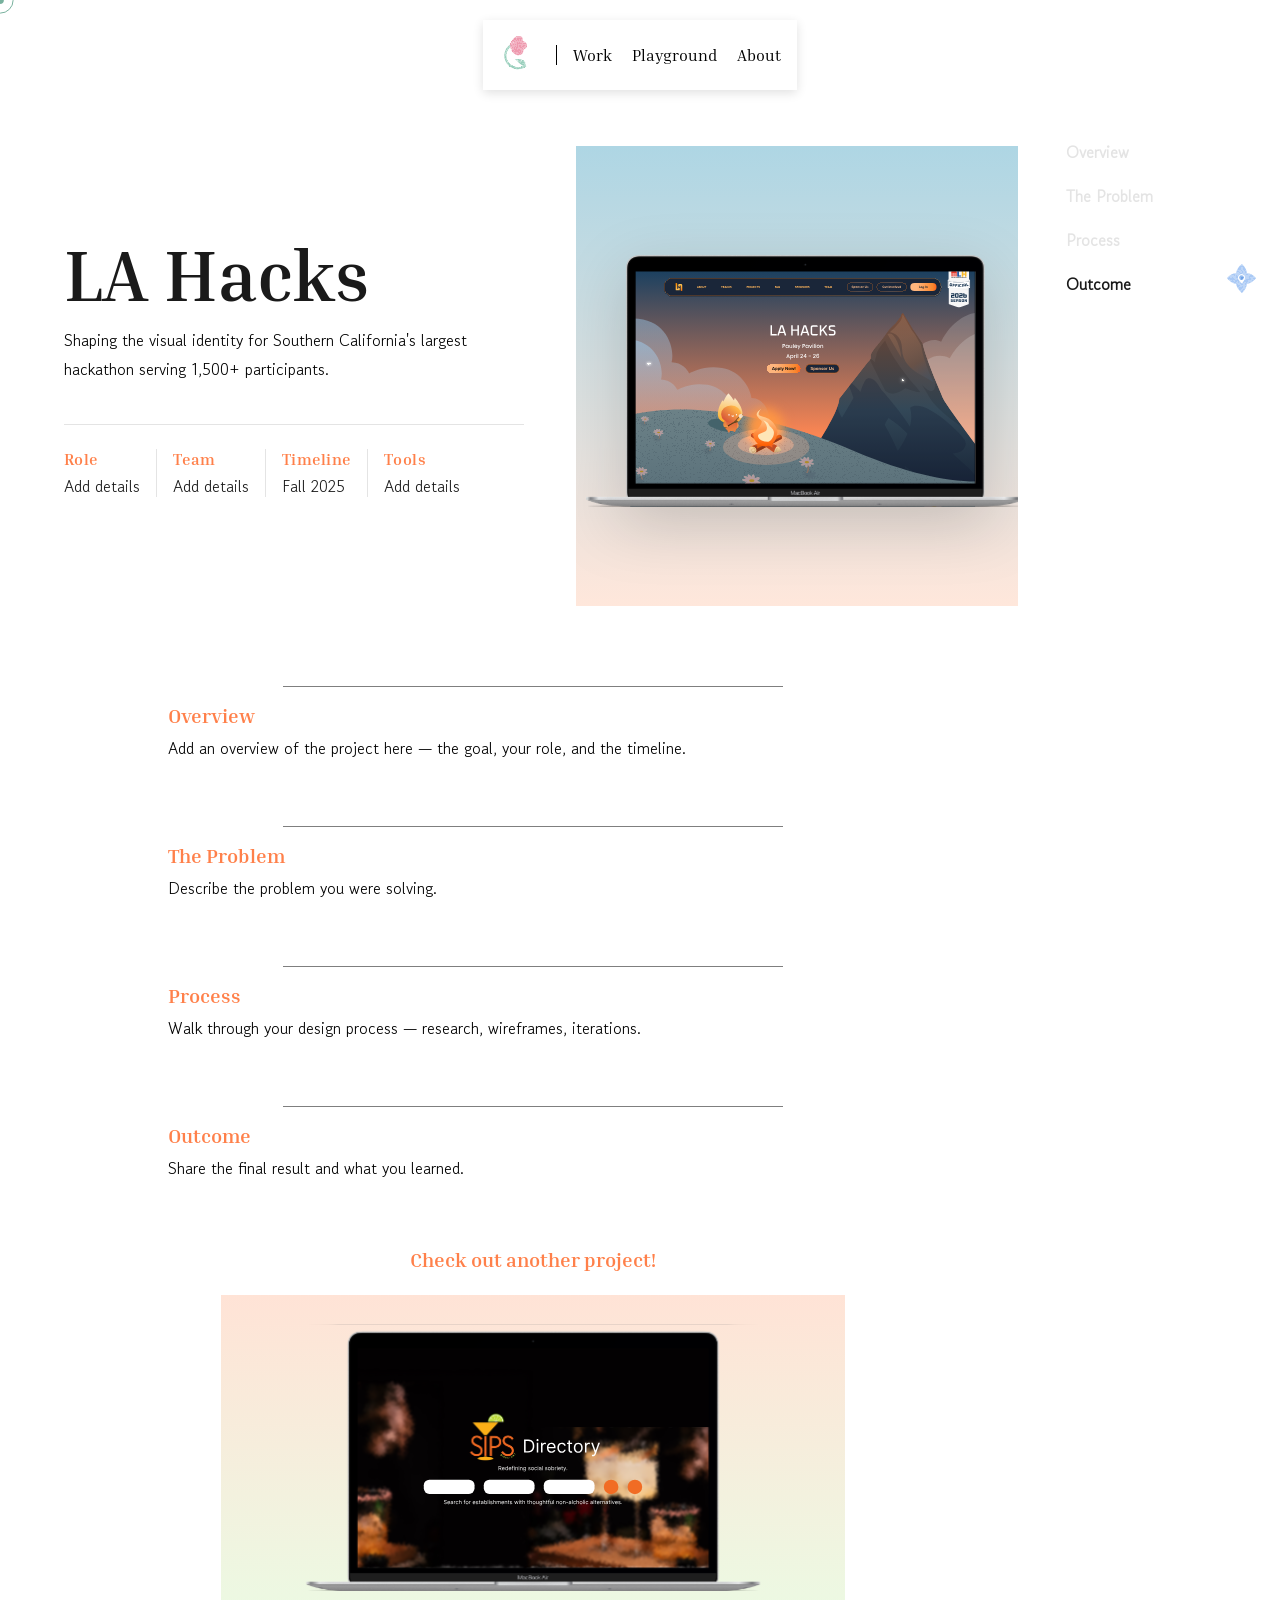
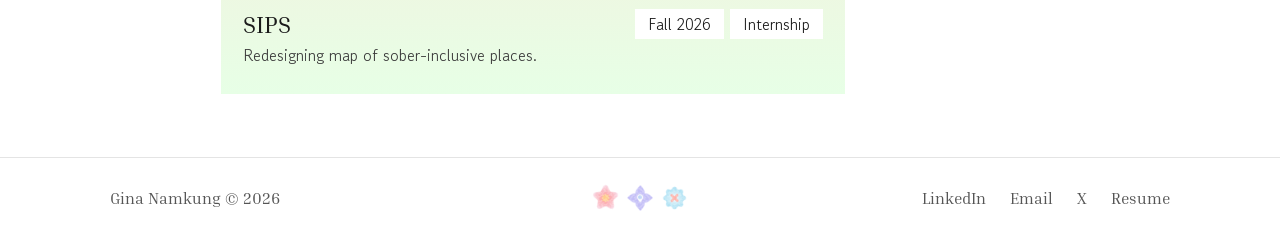
==== la-hacks.html @ 0a8a96a2 "Update portfolio: new about page, assets, and style tweaks" ====
<!DOCTYPE html>
<html lang="en">
<head>
  <meta charset="UTF-8">
  <meta name="viewport" content="width=device-width, initial-scale=1.0">
  <title>LA Hacks — Gina</title>
  <link rel="icon" type="image/svg+xml" href="assets/logo.svg">
  <link rel="preconnect" href="https://fonts.googleapis.com">
  <link rel="preconnect" href="https://fonts.gstatic.com" crossorigin>
  <link href="https://fonts.googleapis.com/css2?family=Dancing+Script:wght@600&family=Gowun+Dodum&family=Inria+Serif:ital,wght@0,300;0,400;0,700;1,300;1,400;1,700&display=swap" rel="stylesheet">
  <link rel="stylesheet" href="style.css">
</head>
<body>

  <div class="page-flash" id="pageFlash"></div>
  <script src="assets/page-flash.js"></script>

  <!-- ── NAV ── -->
  <nav class="nav">
    <div class="nav-inner">
      <a href="index.html" class="nav-logo">
        <img src="assets/logo.svg" alt="" class="nav-icon" aria-hidden="true" draggable="false">
      </a>
      <ul class="nav-links">
        <li><a href="index.html#work">Work</a></li>
        <li><a href="playground.html">Playground</a></li>
        <li><a href="about.html">About</a></li>
      </ul>
    </div>
  </nav>

  <!-- ── CASE STUDY HERO v2 ── -->
  <section class="cs2-hero">
    <div class="cs2-info" style="margin-top:-40px;">
      <h1 class="cs2-title">LA Hacks</h1>

      <p class="cs2-overview-body">Shaping the visual identity for Southern California's largest hackathon serving 1,500+ participants.</p>

      <dl class="cs2-meta">
        <div>
          <dt>Role</dt>
          <dd>Add details</dd>
        </div>
        <div>
          <dt>Team</dt>
          <dd>Add details</dd>
        </div>
        <div>
          <dt>Timeline</dt>
          <dd>Fall 2025</dd>
        </div>
        <div>
          <dt>Tools</dt>
          <dd>Add details</dd>
        </div>
      </dl>
    </div>

    <div class="cs2-visual" style="--cover-bg: linear-gradient(to bottom, #AED6E4, #FFE7DB);">
      <img src="assets/lahacks.svg" alt="LA Hacks mockup">
    </div>

    <nav class="cs2-toc" aria-label="Case study sections">
      <div class="cs2-toc-list" id="csToc">
        <span class="cs2-toc-indicator flower-pink" id="csTocIndicator"></span>
        <a href="#cs2-overview" data-target="cs2-overview">Overview</a>
        <a href="#cs2-problem" data-target="cs2-problem">The Problem</a>
        <a href="#cs2-process" data-target="cs2-process">Process</a>
        <a href="#cs2-outcome" data-target="cs2-outcome">Outcome</a>
      </div>
    </nav>
  </section>

  <!-- ── CASE STUDY CONTENT ── -->
  <section class="cs-content cs2-content">

    <div class="cs-section" id="cs2-overview">
      <hr class="cs2-title-rule">
      <h2>Overview</h2>
      <p class="cs-body">Add an overview of the project here — the goal, your role, and the timeline.</p>
    </div>

    <div class="cs-section" id="cs2-problem">
      <hr class="cs2-title-rule">
      <h2>The Problem</h2>
      <p class="cs-body">Describe the problem you were solving.</p>
    </div>

    <div class="cs-section" id="cs2-process">
      <hr class="cs2-title-rule">
      <h2>Process</h2>
      <p class="cs-body">Walk through your design process — research, wireframes, iterations.</p>
    </div>

    <div class="cs-section" id="cs2-outcome">
      <hr class="cs2-title-rule">
      <h2>Outcome</h2>
      <p class="cs-body">Share the final result and what you learned.</p>
    </div>

    <!-- ── Next project ── -->
    <div class="cs-section cs2-next-project">
      <h2 style="text-align:center; margin-top:64px;">Check out another project!</h2>
      <a class="card is-visible" href="sips.html" style="--card-bg: linear-gradient(to bottom, #FFE3D6, #E7FFE6); max-width:624px; margin:24px auto 0;">
        <div class="card-media">
          <img class="card-img" src="assets/SIPS.svg" alt="SIPS mockup">
        </div>
        <div class="card-body">
          <div class="card-title-row">
            <h2>SIPS</h2>
            <div class="tags">
              <span>Fall 2026</span>
              <span>Internship</span>
            </div>
          </div>
          <p>Redesigning map of sober-inclusive places.</p>
        </div>
      </a>
    </div>

  </section>

  <!-- ── FOOTER ── -->
  <footer class="footer" id="about">
    <hr class="footer-rule">
    <div class="wrap">
      <div class="footer-inner">
        <p class="footer-copy">Gina Namkung &copy; 2026</p>
        <img src="assets/3-flowers.png" class="footer-flowers" alt="" aria-hidden="true" draggable="false">
        <nav class="footer-links">
          <a href="https://linkedin.com/in/ginanamkung" target="_blank" rel="noopener">LinkedIn</a>
          <a href="mailto:dnamkung@ucsd.edu">Email</a>
          <a href="#">X</a>
          <a href="#">Resume</a>
        </nav>
      </div>
    </div>
  </footer>

  <script src="assets/smooth-scroll.js"></script>
  <script src="assets/click-flower.js"></script>

  <div class="custom-cursor-outer" id="cursorOuter"><span class="cursor-label">READ CASE STUDY →</span></div>
  <div class="custom-cursor-inner" id="cursorInner"></div>

  <script>
    const cursorOuter = document.getElementById('cursorOuter');
    const cursorInner = document.getElementById('cursorInner');

    document.addEventListener('mousemove', e => {
      cursorOuter.style.left = e.clientX + 'px';
      cursorOuter.style.top  = e.clientY + 'px';
      cursorInner.style.left = e.clientX + 'px';
      cursorInner.style.top  = e.clientY + 'px';
    });

    document.querySelectorAll('.card').forEach(card => {
      card.addEventListener('mouseenter', () => {
        cursorOuter.classList.add('is-card');
        cursorInner.classList.add('is-card');
      });
      card.addEventListener('mouseleave', () => {
        cursorOuter.classList.remove('is-card');
        cursorInner.classList.remove('is-card');
      });
    });
  </script>

  <script src="assets/cs-toc.js"></script>

</body>
</html>
---- style.css ----
/* ── Loading screen ── */
.loading-screen {
  position: fixed;
  inset: 0;
  z-index: 100000;
  display: flex;
  flex-direction: column;
  align-items: center;
  justify-content: center;
  background: #fff;
  will-change: opacity;
  transition: opacity 0.5s ease-out;
}

.loading-text {
  margin-top: 16px;
  font-family: var(--font);
  font-size: 16px;
  font-weight: 700;
  color: var(--muted);
}

.loading-screen.is-hidden {
  opacity: 0;
  pointer-events: none;
}

.loading-screen img {
  width: 140px;
  height: auto;
  animation: loading-spin 1.6s ease-in-out infinite;
}

@keyframes loading-spin {
  0%   { transform: rotate(0deg); }
  50%  { transform: rotate(180deg); }
  100% { transform: rotate(360deg); }
}

/* ── Page flash (non-homepage page transition) ── */
.page-flash {
  position: fixed;
  inset: 0;
  z-index: 100000;
  background: #fff;
  transition: opacity 0.5s ease-out;
}

.page-flash.is-hidden {
  opacity: 0;
  pointer-events: none;
}

/* ── Reset & base ── */
*, *::before, *::after {
  box-sizing: border-box;
  margin: 0;
  padding: 0;
  cursor: none !important;
}

img {
  -webkit-user-drag: none;
  user-select: none;
  -webkit-user-select: none;
  pointer-events: none;
}

:root {
  --font: 'Inria Serif', serif;
  --body-font: 'Gowun Dodum', sans-serif;
  --script: 'Dancing Script', cursive;
  --text: #1a1a1a;
  --muted: #555;
  --border: #e4e4e4;
  --max-w: 1180px;
  --px: clamp(20px, 5vw, 60px);
}


body {
  font-family: var(--font);
  color: var(--text);
  background: #fff;
  -webkit-font-smoothing: antialiased;
  cursor: none;
}

/* Decorative art (clouds, tulips, glow, curved-text SVGs) intentionally
   spills past the layout edges; on narrow screens that caused sideways
   scrolling. `clip` cuts it off without breaking the sticky nav (unlike
   `hidden`, which would turn the element into a scroll container). */
html { overflow-x: clip; }

/* Scroll-down hint pinned to the bottom-center of the viewport (not the
   .hero element itself) so it stays on screen regardless of how tall the
   hero's own content is or how short/tall the viewport is. */
.hero-scroll-hint {
  position: absolute;
  top: 78%;
  left: 50%;
  transform: translate(-50%, calc(-50% + 4px));
  margin: 0;
  font-size: 16px;
  font-weight: 700;
  color: #000;
  text-align: center;
  white-space: nowrap;
  z-index: 8;
  pointer-events: none;
}

/* Shared max-width wrapper */
.wrap {
  max-width: var(--max-w);
  margin-left: auto;
  margin-right: auto;
  padding-left: var(--px);
  padding-right: var(--px);
}

/* ── Local clock (homepage footer, replaces the copyright line) ── */
.local-clock {
  display: flex;
  align-items: center;
  gap: 6px;
}

.local-clock-pin {
  width: 14px;
  height: 14px;
  flex-shrink: 0;
}

.local-clock-time {
  font-variant-numeric: tabular-nums; /* keeps the ticking digits from jiggling */
}

/* ── NAV ── */
/* Always rendered as a centered floating pill — no scroll-triggered
   state change anymore. */
.nav {
  position: sticky;
  top: 0;
  z-index: 50;
  padding-top: 20px;
  /* .nav itself is a full-width strip (only the centered pill below is
     visible), but it sat above everything at z-index:50 with the default
     pointer-events:auto — so its invisible margins were still "solid" and
     swallowed hover/click on whatever scrolled underneath. That's what was
     blocking the custom cursor on the top portion of the first card row
     (Satori/QCSA) right as it scrolled up under the sticky nav. Make the
     strip click-through and only let the actual pill capture pointer
     events. */
  pointer-events: none;
}

.nav-inner {
  display: flex;
  align-items: center;
  justify-content: center;
  gap: 24px;
  max-width: fit-content;
  margin: 0 auto;
  padding: 16px;
  background: #fff;
  border-radius: 0;
  box-shadow: 0 3px 10px rgba(0, 0, 0, 0.12);
  pointer-events: auto;
}

.nav-logo {
  display: flex;
  align-items: center;
  gap: 6px;
  text-decoration: none;
  color: inherit;
}

.nav-icon {
  height: 37.8px;
  width: auto;
  overflow: visible;
}

.nav-brand {
  font-family: var(--script);
  font-size: 24px;
  font-weight: 600;
  line-height: 1;
}

.nav-links {
  list-style: none;
  display: flex;
  gap: 20px;
  border-left: 1px solid #000;
  padding-left: 16px;
}

.nav-links a {
  text-decoration: none;
  color: #000;
  font-size: 16px;
  font-weight: 400;
  transition: opacity 0.15s, color 0.35s ease;
}

.nav-links a:hover { opacity: 0.5; }

/* ── HERO ── */
.hero { overflow: visible; }

.hero-inner { padding-top: 64px; position: relative; }

/* pointer-events none: the curved text is DRAWN ~400px above this box via
   transforms, so the box itself is an invisible strip that hangs down over
   the top of the first card row (z-index 10) and was swallowing the
   custom "READ CASE STUDY" cursor hover there. Nothing in it is
   interactive, so let the mouse pass through. */
.hero-text { margin-top: 430px; position: relative; z-index: 10; pointer-events: none; }

.hero-cloud {
  position: absolute;
  width: clamp(153px, 20vw, 289px);
  height: auto;
  bottom: 0;
  z-index: 5;
  pointer-events: none;
}

.hero-cloud--left  { left: calc(50% - clamp(220px, 30vw, 390px)); }
.hero-cloud--right { right: calc(50% - clamp(220px, 30vw, 390px)); transform: scaleX(-1); }

.sr-only {
  position: absolute;
  width: 1px;
  height: 1px;
  overflow: hidden;
  clip: rect(0, 0, 0, 0);
  white-space: nowrap;
}

/* Name curves along the top of an 800px circle (radius 400).
   Width tracks the tagline at 600:810 ratio (74.07% of the container) so
   both texts shrink together — a fixed 600px stopped shrinking before the
   tagline did on tablets, drifting out of alignment. */
.hero-name-svg {
  display: block;
  width: min(600px, 74.07%);
  height: auto;
  overflow: visible;
  transform: translateY(-400px) rotate(-25deg);
  transform-origin: center center;
}

.hero-name-text {
  font-family: var(--script);
  font-size: clamp(48px, 5vw, 64px);
  font-weight: 600;
  fill: var(--text);
}

/* Tagline curves along the top of a 900px circle (radius 450) */
.hero-tagline-svg {
  display: block;
  width: 810px;
  max-width: 100%;
  height: auto;
  margin-top: -15px;
  overflow: visible;
  transform: translateY(-500px) rotate(-15deg);
  transform-origin: center center;
}

.hero-tagline-text {
  font-family: var(--font);
  font-size: 24px;
  font-weight: 400;
  fill: var(--text);
}

.tagline-accent {
  color: #78B19D;
}

.hero-art {
  position: relative;
  display: flex;
  justify-content: center;
  align-items: flex-end;
  margin-top: -692px;
  overflow: visible;
}

/* ── Layered globe illustration ── */
.hero-globe-wrap {
  position: relative;
  pointer-events: none;
  /* Single source of truth for responsive width. The tulip ring, tulip
     spokes, and npc orbit radius all derive from this so they scale in
     lockstep with the glow/globe (which are already %-of-width) at every
     viewport size, instead of drifting out of sync on tablet/phone. */
  --wrap-w: clamp(561.6px, 66.96vw, 820.8px);
  --ring-r: calc(var(--wrap-w) * 0.513156); /* 20% larger than the original 325px-at-760px ring */
  width: var(--wrap-w);
  height: clamp(345.6px, 41.04vw, 496.8px);
  overflow: visible;
}

/* clips only the globe layers, not the clouds */
.hero-globe-core {
  position: absolute;
  inset: 0;
  overflow: visible;
  clip-path: inset(-9999px -9999px 50% -9999px);
  /* How far the globe sits below the wrap box — proportional to the art's
     width (200px at the full 820.8px size) so the earth keeps its place in
     the composition at every viewport width instead of sinking. */
  --globe-drop: calc(var(--wrap-w) * 0.2437);
  transform: translateY(var(--globe-drop));
  animation: globe-rise-in 1s ease-out both;
}

.hero-glow {
  position: absolute;
  top: calc(25% + 25px);
  left: 50%;
  width: 131%;
  height: auto;
  transform: translate(-50%, -50%);
  z-index: 5;
  pointer-events: none;
}

.hero-globe {
  position: absolute;
  left: 50%;
  bottom: -30%;
  width: 78%;
  height: auto;
  transform: translateX(-50%);
  z-index: 6;
  pointer-events: none;
}

.hero-tulip-ring {
  position: absolute;
  left: 50%;
  /* Proportional offset (180px at full size) — see --globe-drop note. */
  bottom: calc(-28% - var(--wrap-w) * 0.2193);
  width: calc(var(--ring-r) * 2);
  height: calc(var(--ring-r) * 2);
  transform: translateX(-50%);
  transform-origin: center center;
  z-index: 4;
  pointer-events: none;
}

.hero-tulip-ring.is-bouncing {
  animation: tulip-ring-bounce 0.5s ease-out;
}

@keyframes tulip-ring-bounce {
  0%   { transform: translateX(-50%) translateY(0); }
  30%  { transform: translateX(-50%) translateY(-16px); }
  100% { transform: translateX(-50%) translateY(0); }
}

.hero-tulip {
  position: absolute;
  top: 50%;
  left: 50%;
  width: calc(var(--wrap-w) * 0.06737);
  height: auto;
  /* Rotated by its own position angle (not counter-rotated) so each
     flower stands upright relative to the circle, like spokes. */
  transform: translate(-50%, -100%) rotate(var(--ang)) translateY(calc(var(--ring-r) * -1));
}

.hero-cloud {
  position: absolute;
  width: clamp(145.8px, 17.28vw, 223.2px);
  height: auto;
  z-index: 4;
  opacity: 0.5;
  pointer-events: none;
}

/* NPC now lives inside .hero-tulip-ring, occupying the ring's top gap
   slot. It orbits with the ring (translateY to the same radius) and, with
   no counter-rotation applied, tilts along with the ring's spin just like
   the tulip "spokes" do. */
.hero-npc {
  position: absolute;
  top: 50%;
  left: 50%;
  width: clamp(19.98px, 2.385vw, 29.16px);
  height: auto;
  transform: translate(-50%, -100%) translateY(calc(var(--ring-r) * -1));
  z-index: 5;
  opacity: 0;
}

.hero-npc--1  { opacity: 1; }
.hero-npc--6  { width: clamp(24.84px, 2.988vw, 36.72px); }
.hero-npc--10 { width: clamp(52.38px, 6.273vw, 76.68px); }
.hero-npc--11 { width: clamp(52.38px, 6.273vw, 76.68px); }

.hero-cloud--left  { left: calc(-18% - 50px); top: calc(3% - 150px); animation: cloud-left-in 1.1s ease-out 0.05s both, cloud-float-left 30s ease-in-out 1.15s infinite; }
.hero-cloud--right { right: calc(-20% - 20px); top: calc(28% - 70px); animation: cloud-right-in 1.1s ease-out 0.05s both, cloud-float-right 30s ease-in-out 1.15s infinite; }

@keyframes globe-rise-in {
  /* 1.45 × drop → 290px at the desktop 200px drop, same as before. */
  from { opacity: 0; transform: translateY(calc(var(--globe-drop) * 1.45)); }
  to   { opacity: 1; transform: translateY(var(--globe-drop)); }
}

@keyframes cloud-left-in {
  from { opacity: 0; transform: translateX(-50vw); }
  to   { opacity: 1; transform: translateX(0); }
}

@keyframes cloud-right-in {
  from { opacity: 0; transform: scaleX(-1) translateX(-50vw); }
  to   { opacity: 1; transform: scaleX(-1) translateX(0); }
}

@keyframes cloud-float-left {
  0%   { transform: translateX(0); }
  50%  { transform: translateX(100px); }
  100% { transform: translateX(0); }
}

@keyframes cloud-float-right {
  0%   { transform: scaleX(-1) translateX(0); }
  50%  { transform: scaleX(-1) translateX(50px); }
  100% { transform: scaleX(-1) translateX(0); }
}

@keyframes pg-cloud-float {
  0%   { transform: translateX(-500px); }
  50%  { transform: translateX(0); }
  100% { transform: translateX(-500px); }
}

/* ── Layered hero tulip ── */
.hero-tulip-wrap {
  position: relative;
  width: clamp(180px, 22vw, 285px);
  height: clamp(285px, 36vw, 445px);
  flex-shrink: 0;
  z-index: 1;
  margin-left: clamp(-41px, calc(-6vw + 33px), -14px);
  margin-bottom: 2px;
}

.hero-tulip-leaves {
  position: absolute;
  bottom: 0;
  left: calc(50% - 25px);
  width: 48%;
  height: auto;
  transform: translateX(-50%);
  z-index: 4;
}

/* big flower: rests at -4deg, swings to -11deg (-4 + -7) */
.hero-tulip-big {
  position: absolute;
  top: calc(6% + 15px);
  left: calc(47% + 17px);
  width: 32%;
  height: auto;
  transform-origin: bottom center;
  z-index: 3;
  animation: tulip-sway-big 6s ease-in-out infinite;
}

/* small bud: rests at 3deg, swings to -2deg (3 + -5) */
.hero-tulip-small {
  position: absolute;
  top: calc(30% + 25px);
  left: calc(66% - 73px);
  width: 29%;
  height: auto;
  transform-origin: bottom center;
  z-index: 3;
  animation: tulip-sway-small 6s ease-in-out infinite;
}

/* translateX(-50%) keeps big flower centred on its left anchor through the rotation */
@keyframes tulip-sway-big {
  0%   { transform: translateX(-50%) rotate(-4deg)  }
  50%  { transform: translateX(-50%) rotate(-9deg) }
  100% { transform: translateX(-50%) rotate(-4deg)  }
}

@keyframes tulip-sway-small {
  0%   { transform: rotate(3deg)  }
  50%  { transform: rotate(-2deg) }
  100% { transform: rotate(3deg)  }
}

.hero-house {
  height: clamp(190px, 25vw, 300px);
  width: auto;
  flex-shrink: 0;
  margin-bottom: 12px;
}

/* ── Playground illustration ── */

.pg-plants {
  position: relative;
  display: flex;
  align-items: flex-end;
  height: 100%;
  flex: 1;
  margin-bottom: 20px;
  padding-left: 128px;
}

.pg-tulip-space {
  position: relative;
  width: 180px;
  height: 100%;
  flex-shrink: 0;
}

.pg-tulip-wrap {
  position: absolute;
  left: 0;
  bottom: 0;
  width: clamp(230px, 29vw, 360px);
  height: 100%;
  transform: scale(0.5);
  transform-origin: bottom left;
}

.pg-tulip-leaves {
  position: absolute;
  left: 50%;
  bottom: 0;
  width: 55.8%;
  height: auto;
  z-index: 1;
  transform: translateX(-50%);
}

.pg-tulip-big {
  position: absolute;
  left: calc(47% + 80px);
  bottom: calc(20% + 80px);
  width: 39.1%;
  height: auto;
  z-index: 3;
  transform-origin: 50% 100%;
  animation: big-tulip-sway 3.4s ease-in-out infinite alternate;
}

.pg-tulip-small {
  position: absolute;
  left: 66%;
  bottom: calc(12% + 160px);
  width: 38.64%;
  height: auto;
  z-index: 2;
  transform-origin: 50% 100%;
  animation: small-tulip-sway 2.8s ease-in-out infinite alternate;
  animation-delay: -1.2s;
}

.pg-house-space {
  flex-shrink: 0;
  transform: scale(1.547);
  transform-origin: bottom left;
  position: relative;
  z-index: 1;
}

.pg-npcs {
  display: flex;
  align-items: flex-end;
  gap: 6px;
  position: absolute;
  left: 478px; /* fallback only — JS measures the house's real position and overrides this */
  bottom: 20px;
  z-index: 2;
  transform: scaleX(-1);
  transition: transform 1.68s ease-in-out;
}

.pg-npcs.walking {
  /* --pg-walk is measured in JS from the npcs' actual distance to the house
     door, so the walk lands correctly at every layout/width. */
  transform: scaleX(-1) translateX(var(--pg-walk, clamp(60px, 14vw, 180px)));
}

.pg-npc {
  height: auto;
}

.pg-npc--1  { width: 14px; margin-right: 40px; }
.pg-npc--10 { width: 26px; }
.pg-npc--11 { width: 26px; }

/* hop in place while .pg-npcs slides left, staggered so they don't bounce in unison */
.pg-npcs.walking .pg-npc--10 { animation: pg-npc-hop 1.68s ease-in-out; }
.pg-npcs.walking .pg-npc--11 { animation: pg-npc-hop 1.68s ease-in-out 0.084s; }
.pg-npcs.walking .pg-npc--1  { animation: pg-npc-hop 1.68s ease-in-out 0.168s; }

@keyframes pg-npc-hop {
  0%, 100%                    { transform: translateY(0); }
  12.5%, 37.5%, 62.5%, 87.5%  { transform: translateY(-7px); }
  25%, 50%, 75%                { transform: translateY(0); }
}

.pg-house {
  position: relative;
  width: clamp(105px, 13.5vw, 170px);
  height: auto;
  display: block;
  z-index: 2;
}

@keyframes big-tulip-sway {
  0%   { transform: translateX(-50%) rotate(-5deg); }
  100% { transform: translateX(-50%) rotate(5deg); }
}

@keyframes small-tulip-sway {
  0%   { transform: translateX(-50%) rotate(6deg); }
  100% { transform: translateX(-50%) rotate(-6deg); }
}

/* ── WORK ── */
.work { padding: 32px 0 0; }

.work-grid {
  display: grid;
  grid-template-columns: 1fr 1fr;
  gap: 64px;
  padding: 0 64px;
}

.card {
  display: block;
  background: var(--card-bg, #f0f0f0);
  overflow: hidden;
  text-decoration: none;
  color: inherit;
  opacity: 0;
  transform: translateY(48px);
  transition: opacity 0.7s ease, transform 0.7s ease;
  /* Pre-promote to a compositor layer so the first reveal doesn't stutter
     while the browser rasterizes the big card images mid-animation. */
  will-change: opacity, transform;
}

.card.is-visible {
  opacity: 1;
  transform: translateY(0);
}


/* ── Cursor ── */
.custom-cursor-outer {
  position: fixed;
  top: 0;
  left: 0;
  pointer-events: none;
  transform: translate(-50%, -50%);
  user-select: none;
  z-index: 9999;
  width: 26.79px;
  height: 26.79px;
  border-radius: 50%;
  border: 1.5px solid #78B19D;
  background: transparent;
  box-sizing: border-box;
  overflow: hidden;
  display: flex;
  align-items: center;
  justify-content: center;
  transition: width 0.35s ease, height 0.35s ease, border-radius 0.35s ease, border-color 0.35s ease, background 0.35s ease, transform 0.35s ease, left 0.15s ease-out, top 0.15s ease-out;
}

.custom-cursor-inner {
  position: fixed;
  top: 0;
  left: 0;
  pointer-events: none;
  transform: translate(-50%, -50%);
  user-select: none;
  z-index: 9999;
  width: 8.24px;
  height: 8.24px;
  border-radius: 50%;
  background: #78B19D;
  transition: opacity 0.2s ease, left 0.05s ease-out, top 0.05s ease-out;
}

.cursor-label {
  font-family: var(--font);
  font-size: 12px;
  font-weight: 700;
  letter-spacing: -0.02em;
  color: #fff;
  white-space: nowrap;
  opacity: 0;
  transform: translateX(-8px);
  transition: opacity 0.25s ease, transform 0.35s ease;
}

.custom-cursor-outer.is-card {
  width: 132px;
  height: 32px;
  border-radius: 0;
  border-color: transparent;
  background: #78B19D;
  transform: translate(0, -50%);
}

.custom-cursor-outer.is-card .cursor-label {
  opacity: 1;
  transform: translateX(0);
}

.custom-cursor-inner.is-card {
  opacity: 0;
}


/* Small flower mark that appears at each click, matching the custom
   cursor's inner dot size, and fades out after lingering 1.5s. */
.click-flower {
  position: fixed;
  top: 0;
  left: 0;
  width: 34.61px;
  height: 34.61px;
  transform: translate(-50%, -50%);
  pointer-events: none;
  z-index: 9998;
  opacity: 1;
  transition: opacity 0.45s ease, transform 0.45s ease;
}

.click-flower.is-fading {
  opacity: 0;
  transform: translate(-50%, -50%) translateY(-28px);
}


.card-media {
  /* Was a fixed 296px height (with 14px gap / 24px 28px padding). Fixed
     values meant only width-bound images (laptops) shrank on narrow
     screens while height-bound ones (phones) never did, and the leftover
     vertical space ballooned. Everything is proportional to the card's
     624px design width now, so all mockups + spacing scale in lockstep. */
  aspect-ratio: 624 / 296;
  display: flex;
  align-items: flex-end;
  justify-content: center;
  gap: 2.244%;
  padding: 3.846% 4.487% 0;
  overflow: hidden;
}

.card-img {
  display: block;
  max-width: 100%;
  max-height: 100%;
  object-fit: contain;
}

.card-media--empty {
  align-items: center;
}

.placeholder-label {
  font-size: 13px;
  color: rgba(0, 0, 0, 0.35);
  letter-spacing: 0.02em;
}

.card-body {
  padding: 18px 22px 26px;
  display: flex;
  flex-direction: column;
  gap: 4px;
}

.card-body h2 {
  font-size: 24px;
  font-weight: 400;
  margin-bottom: 0;
}

.card-title-row {
  display: flex;
  align-items: center;
  justify-content: space-between;
  gap: 12px;
}

.tags {
  display: flex;
  flex-wrap: wrap;
  justify-content: flex-end;
  gap: 6px;
}

.tags span {
  display: inline-block;
  padding: 3px 13px;
  border-radius: 0;
  font-family: var(--body-font);
  font-size: 16px;
  background: #fff;
  white-space: nowrap;
}

.card-body p {
  font-family: var(--body-font);
  font-size: 16px;
  line-height: 1.55;
  color: #3a3a3a;
}

/* ── PLAYGROUND ── */
.pg-section { padding: 64px 64px 64px; }

.pg-box {
  position: relative;
  display: flex;
  align-items: flex-end;
  justify-content: space-between;
  background: linear-gradient(to bottom, #DEF0FF 70%, #BCE4DD 100%);
  overflow: hidden;
  height: 340px;
  text-decoration: none;
  color: inherit;
  -webkit-tap-highlight-color: transparent;
}

.pg-fence {
  position: absolute;
  left: 0;
  right: 0;
  bottom: 30px;
  height: 38.4px;
  background-image: url('assets/fence.png');
  background-repeat: repeat-x;
  background-position: bottom left;
  background-size: auto 38.4px;
  z-index: 0;
  pointer-events: none;
}

.pg-cloud {
  position: absolute;
  width: clamp(70px, 9vw, 120px);
  height: auto;
  top: 58px;
  z-index: 0; /* behind the tulip/house, which sit later in the DOM at the same stack level */
  opacity: 0.7;
  animation: pg-cloud-float 120s ease-in-out infinite;
  pointer-events: none;
}

.pg-cloud--1 { right: 48px; }
.pg-cloud--2 { top: 108px; right: 168px; width: clamp(54px, 7vw, 92px); }

.pg-plants {
  display: flex;
  align-items: flex-end;
  flex-shrink: 0;
  /* negative margin pulls plants left so they sit flush */
  margin-left: -10px;
}

.pg-plants img {
  flex-shrink: 0;
  /* space the tulips slightly apart */
  margin-right: -12px;
}

.pg-label {
  position: absolute;
  top: 28px;
  left: 52px;
  text-align: left;
  flex-shrink: 0;
}

.pg-title {
  font-size: 24px;
  font-weight: 400;
  letter-spacing: 0.01em;
  color: var(--text);
}

.pg-sub {
  font-size: 16px;
  color: #4a5a5c;
  margin-top: 4px;
}

/* ── PLAYGROUND PAGE ── */
.pgpage-hero { padding: 64px 64px 64px; }

.pgpage-title {
  font-family: var(--script);
  font-size: 16px;
  font-weight: 700;
  color: var(--text);
}

.pgpage-tagline {
  font-size: 12px;
  line-height: 1.6;
  color: var(--muted);
  margin-top: 10px;
  max-width: 520px;
}

.pgpage-empty {
  padding: 0 64px 64px;
  font-size: 12px;
  color: var(--muted);
}

/* ── CASE STUDY PAGE ── */
.cs-hero { padding: 64px 64px 0; }

.cs-back {
  display: inline-block;
  font-size: 14px;
  color: var(--muted);
  text-decoration: none;
  margin-bottom: 24px;
  transition: opacity 0.15s;
}

.cs-back:hover { opacity: 0.55; }

.cs-title {
  font-family: var(--font);
  font-size: 24px;
  font-weight: 800;
  color: var(--text);
  margin-bottom: 0;
}

.cs-tags {
  display: flex;
  flex-wrap: wrap;
  align-items: center;
  gap: 0;
  margin: 0;
}

.cs-tags span {
  display: inline-block;
  padding: 0;
  border-radius: 0;
  background: none;
  font-size: 12px;
  letter-spacing: 0.03em;
  text-transform: uppercase;
  color: var(--muted);
}

.cs-tags span:not(:last-child)::after {
  content: '•';
  margin: 0 10px;
  color: var(--border);
}

.cs-summary {
  font-size: 12px;
  line-height: 1.6;
  color: var(--muted);
  max-width: 640px;
}

.cs-cover {
  display: flex;
  align-items: flex-end;
  justify-content: center;
  gap: 8px;
  height: 380px;
  margin: 0;
  padding: 16px 64px;
  background: var(--cover-bg, none);
}

.cs-cover img {
  max-width: 100%;
  max-height: 100%;
  object-fit: contain;
}

/* ZenOut mockups (Zenout.svg / Zenout 2.svg) sit inside a canvas with empty
   margin above AND below the phone artwork. Measured by rasterizing both
   SVGs and scanning for the first/last non-blank pixel row: ~2.6-2.8% of
   the canvas height is empty above the phone, ~7.3-7.5% below it. Translate
   up by the top-margin fraction first (flush the artwork to the top), then
   scale so the artwork's height fills the box exactly (flush to the bottom
   too) — without touching the SVGs' internal artwork. */
.phone-zoom {
  transform-origin: top center;
  transform: scale(1.113) translateY(-2.7%);
}

/* meta row: Timeline / Role / Tools / Team */
.cs-meta {
  display: grid;
  grid-template-columns: repeat(4, 1fr);
  gap: 24px;
  max-width: 800px;
  margin: 28px 0 0;
  padding: 24px 0;
  border-top: 1px solid var(--border);
}

.cs-meta dt {
  font-size: 11px;
  letter-spacing: 0.05em;
  text-transform: uppercase;
  color: var(--muted);
  margin-bottom: 6px;
}

.cs-meta dd {
  font-size: 14px;
  color: var(--text);
  margin: 0;
  line-height: 1.4;
}

.cs-content { padding: 64px 128px 64px; }

.cs-content > *:first-child { margin-top: 0; }
.cs-content > *:last-child { margin-bottom: 0; }

.cs-block { max-width: 720px; margin-bottom: 64px; }

.cs-block h2 {
  font-size: 16px;
  font-weight: 700;
  margin-bottom: 12px;
}

.cs-placeholder {
  font-size: 12px;
  line-height: 1.7;
  color: var(--muted);
}

/* generic content section */
.cs-section { max-width: 800px; margin: 64px 0; }
.cs-section-wide { max-width: none; margin: 64px 0; }

.cs-section h2,
.cs-section-wide h2 {
  font-size: 16px;
  font-weight: 700;
  margin-bottom: 14px;
}

.cs-body {
  font-size: 12px;
  line-height: 1.7;
  color: var(--muted);
  margin-bottom: 10px;
  max-width: 700px;
}

.cs-subhead {
  font-size: 16px;
  font-weight: 700;
  color: var(--text);
  margin: 26px 0 8px;
}

.cs-bullets {
  margin: 8px 0 0;
  padding-left: 18px;
}

.cs-bullets li {
  font-size: 15px;
  line-height: 1.7;
  color: var(--muted);
  margin-bottom: 6px;
}

/* two/three column card grids: problem cards, interview themes */
.cs-card-grid {
  display: grid;
  grid-template-columns: 1fr 1fr;
  gap: 16px;
  margin-top: 20px;
}

.cs-card-grid--3 { grid-template-columns: 1fr 1fr 1fr; }

.cs-card {
  background: var(--cs-card-bg, #f4f4f4);
  border-radius: 10px;
  padding: 20px 22px;
}

/* smaller rectangle — tighter padding than the default card */
.cs-card--compact {
  padding: 14px 16px;
  display: flex;
  flex-direction: column;
  justify-content: center;
  height: 100%;
}

.cs-card h3 {
  font-size: 15px;
  font-weight: 700;
  margin-bottom: 6px;
}

.cs-card p {
  font-size: 14px;
  line-height: 1.6;
  color: var(--muted);
  margin: 0;
}

/* card variant with an icon to the left of the heading/body text */
.cs-card--icon {
  display: flex;
  align-items: center;
  gap: 16px;
}

.cs-card--icon .cs-card-icon {
  flex-shrink: 0;
  width: 48px;
  height: auto;
}

/* decorative graphic centered at the bottom of a card, underneath its text */
.cs-card-graphic {
  display: block;
  width: 91%;
  max-width: 286px;
  height: auto;
  margin: 18px auto 0;
}

/* pulled up closer to the text above it (less top margin than the default) */
.cs-card-graphic--raised {
  margin-top: 20px;
}

.cs-card-graphic--shift-up {
  margin-top: 0;
}

/* placeholder box for graphics not yet supplied (mockups, logos, photos) */
.cs-visual {
  display: flex;
  align-items: center;
  justify-content: center;
  background: #fafafa;
  border: 1px dashed var(--border);
  border-radius: 10px;
  color: var(--muted);
  font-size: 13px;
  text-align: center;
  padding: 24px;
  min-height: 220px;
  margin-top: 18px;
}

.cs-flow-diagram {
  max-width: 60%;
  margin: 32px auto 0;
}

.cs-flow-diagram img {
  display: block;
  width: 100%;
  height: auto;
}

.cs-img {
  display: block;
  height: auto;
  margin-top: 18px;
}

.cs-img--left {
  margin-right: auto;
}

.cs-visual-row {
  display: flex;
  gap: 16px;
  margin-top: 18px;
}

.cs-visual-row .cs-visual { flex: 1; margin-top: 0; }

/* dark panels: logo usage, color palette, typography */
.cs-dark-card {
  background: #1a1a1a;
  color: #fff;
  border-radius: 10px;
  padding: 32px;
  margin-top: 20px;
}

.cs-dark-card h3 {
  font-size: 26px;
  font-weight: 700;
  margin-bottom: 4px;
  line-height: 1.15;
}

.cs-dark-sub {
  font-size: 13px;
  color: #999;
  margin-bottom: 22px;
}

/* color swatches */
.cs-swatch-grid {
  display: grid;
  grid-template-columns: repeat(4, 1fr);
  gap: 16px;
}

.cs-swatch {
  border-radius: 6px;
  height: 80px;
  margin-bottom: 10px;
}

.cs-swatch-label {
  font-size: 11px;
  letter-spacing: 0.03em;
  text-transform: uppercase;
  display: block;
}

.cs-swatch-hex {
  font-size: 12px;
  color: #999;
  display: block;
}

/* flow diagram */
.cs-flow {
  display: flex;
  gap: 36px;
  margin-top: 20px;
  flex-wrap: wrap;
}

.cs-flow-col {
  display: flex;
  flex-direction: column;
  align-items: center;
  gap: 6px;
}

.cs-flow-box {
  border: 1px solid var(--border);
  border-radius: 6px;
  padding: 10px 18px;
  font-size: 13px;
  text-align: center;
  min-width: 130px;
  background: #fff;
}

.cs-flow-arrow {
  font-size: 14px;
  color: var(--muted);
}

/* takeaways */
.cs-takeaways {
  display: flex;
  flex-direction: column;
  gap: 22px;
  margin-top: 18px;
}

.cs-takeaway {
  display: flex;
  gap: 14px;
  align-items: flex-start;
}

.cs-takeaway-icon {
  width: 16px;
  height: 16px;
  border-radius: 50%;
  border: 1.5px solid var(--text);
  flex-shrink: 0;
  margin-top: 4px;
}

.cs2-content .cs-takeaways {
  gap: 24px;
}

/* Satori takeaways sit in light-orange rectangles (sharp corners). */
.cs2-content .cs-takeaway {
  background: #FFEFE8;
  border-radius: 0;
  padding: 24px 28px;
  /* Icons vertically centered against the text block, 16px from the text. */
  align-items: center;
  gap: 16px;
}

/* Takeaway titles at the same size as the page's subheaders. */
.cs2-content .cs-takeaway h3 {
  font-size: 28px;
  margin-bottom: 8px;
}

/* Satori takeaways use illustrated SVG icons instead of the circles. */
.cs2-takeaway-img {
  /* Double the arcade-icon box. */
  width: 68px;
  height: 82px;
  object-fit: contain;
  flex-shrink: 0;
  margin-top: 0;
}

/* Rocket reads visually larger than the others — scale it down 20%
   without changing its layout box, so the text stays aligned. */
.cs2-takeaway-img[src*="rocketship"] {
  transform: scale(0.8);
}

.cs-takeaway h3 {
  font-size: 15px;
  font-weight: 700;
  margin-bottom: 4px;
}

.cs-takeaway p {
  font-size: 14px;
  line-height: 1.6;
  color: var(--muted);
  margin: 0;
}

/* cta button (e.g. "Check out our slide deck!") */
.cs-cta {
  display: block;
  text-align: center;
  background: var(--cs-cta-bg, #f4d9d9);
  color: var(--text);
  text-decoration: none;
  font-size: 15px;
  font-weight: 700;
  border-radius: 8px;
  padding: 16px;
  margin-top: 32px;
  transition: opacity 0.15s;
}

.cs-cta:hover { opacity: 0.8; }

/* photo grid */
.cs-photo-grid {
  display: grid;
  grid-template-columns: 1fr 1fr;
  gap: 12px;
  margin-top: 16px;
}

.cs-photo-grid img {
  width: 100%;
  border-radius: 8px;
  display: block;
}

.cs-photo-wide { grid-column: 1 / -1; }

/* ── CASE STUDY HERO v2 (Satori only — do not reuse on other case studies yet) ── */
.cs2-hero {
  display: flex;
  /* Center the title/overview/meta block vertically against the phone
     mockups on the right (was flex-start, which pinned it to the top). */
  align-items: center;
  gap: 32px;
  /* Right padding reserves space for the fixed ToC (150px) + its gap (48px)
     + its own 64px edge offset, so cs2-visual never grows under it. */
  padding: 56px 262px 0 64px;
}

.cs2-info {
  flex: 1 1 420px;
  max-width: 480px;
  padding-top: 24px;
  margin-top: -24px;
}

.cs2-title {
  font-family: var(--font);
  font-style: normal;
  font-size: clamp(48px, 6vw, 72px);
  font-weight: 600;
  line-height: 1;
  color: var(--text);
  margin-bottom: 16px;
}

.cs2-overview-body {
  font-size: 16px; /* match homepage card body text */
  line-height: 1.8;
  color: #000;
  margin-bottom: 40px;
  max-width: 420px;
}

.cs2-meta {
  display: grid;
  /* Columns size to their content, so the divider lines sit closer to
     short entries and give longer ones room. */
  grid-template-columns: repeat(4, auto);
  justify-content: start;
  gap: 0;
  max-width: 460px;
  padding-top: 24px;
  border-top: 1px solid var(--border);
}

.cs2-meta div {
  padding: 0 16px;
  border-left: 1px solid var(--border);
}

.cs2-meta div:first-child {
  padding-left: 0;
  border-left: none;
}

.cs2-meta dt {
  font-size: 16px;
  font-weight: 700;
  letter-spacing: 0.03em;
  color: #FF804A;
  margin-bottom: 6px;
}

.cs2-meta dd {
  font-size: 16px;
  font-weight: 400;
  color: var(--text);
  margin: 0;
  line-height: 1.4;
}

.cs2-visual {
  flex: 1 1 380px;
  /* Flex items default to a min-width based on their content's natural size,
     which stops this box from shrinking past the phones' natural width as
     the viewport narrows — overflowing the hero's right padding and
     crowding the fixed ToC. min-width:0 lets it shrink freely so the phones
     (sized as % of this box below) scale down with it. */
  min-width: 0;
  position: relative;
  display: flex;
  align-items: center;
  justify-content: center;
  gap: 10px;
  height: 460px;
  border-radius: 0;
  background: var(--cover-bg, none);
  overflow: hidden;
}

.cs2-visual-line {
  position: absolute;
  left: 0;
  width: 100%;
  height: auto;
  top: 50%;
  transform: translateY(-50%);
  z-index: 1;
  pointer-events: none;
}

.cs2-visual img:not(.cs2-visual-line) {
  max-width: 100%;
  max-height: 84%;
  /* Floor at the phones' natural full-width size (84% of this box's 460px
     height, at their 1103:2269 ratio) so they stop shrinking once the
     tablet-width squeeze hits this point — the box just crops around them
     instead of shrinking the phones further. */
  min-width: 188px;
  object-fit: contain;
  filter: drop-shadow(0 18px 30px rgba(0,0,0,0.16));
  position: relative;
  z-index: 2;
}

.cs2-toc {
  position: fixed;
  top: 140px;
  right: 64px;
  width: 150px;
  z-index: 10;
}

.cs2-toc-list {
  position: relative;
  display: flex;
  flex-direction: column;
  gap: 20px;
}

.cs2-toc a {
  display: block;
  text-decoration: none;
  font-size: 16px;
  font-weight: 700;
  color: var(--border);
  transition: color 0.2s;
}

.cs2-toc a.is-active {
  color: var(--text);
}

.cs2-toc-indicator {
  position: absolute;
  right: -44px;
  top: -10px;
  width: 36px;
  height: 36px;
  background-size: contain;
  background-repeat: no-repeat;
  background-position: center;
  opacity: 0;
  transition: opacity 0.2s;
}

.cs2-toc-indicator.flower-pink   { background-image: url('assets/pinkflower.svg'); }
.cs2-toc-indicator.flower-blue   { background-image: url('assets/blueflower.svg'); }
.cs2-toc-indicator.flower-purple { background-image: url('assets/purpleflower.svg'); }

/* Blue and purple flowers sit 20% smaller than pink (36px -> 28.8px), with
   right/top recalculated so all three stay centered on the same point as
   they cycle, instead of visibly jumping when the size changes. */
.cs2-toc-indicator.flower-blue,
.cs2-toc-indicator.flower-purple {
  width: 28.8px;
  height: 28.8px;
  right: -40px;
  top: -8px;
}

/* QCSA page: accent color is bright purple instead of the Satori orange. */
.cs2-content.cs-qcsa .cs-section h2,
.cs2-content.cs-qcsa .cs-section-wide h2,
.cs2-hero.cs-qcsa .cs2-meta dt {
  color: #A855F7;
}

/* Larger section titles use the Satori orange accent — scoped to Satori only. */
.cs2-info .cs-subhead,
.cs2-content .cs-section h2,
.cs2-content .cs-section-wide h2 {
  color: #FF804A;
  font-weight: 700;
}

/* Green section titles sit 8px above whatever follows (body text or a
   subhead), tighter than the shared 14px default. */
.cs2-content .cs-section h2,
.cs2-content .cs-section-wide h2 {
  font-size: 20px;
  margin-bottom: 8px;
}

/* "Check out another project!" card: the card's own title must not pick up
   the orange section-h2 styling above. Restore the homepage card look. */
.cs2-next-project .card h2 {
  color: var(--text);
  font-size: 24px;
  font-weight: 400;
  margin-bottom: 0;
}

/* Centered divider line shown before each green section title. */
.cs2-title-rule {
  width: 500px;
  height: 0;
  margin: 16px auto;
  border: none;
  border-top: 0.5px solid rgba(0, 0, 0, 0.5);
}

.cs2-content .cs-bullets li {
  font-size: 16px; /* match homepage card body text */
}

/* When a subhead is the first thing under a section title (no body text in
   between), pin the gap to 16px — without this, the subhead's own 26px top
   margin would collapse-win against the title's 8px bottom margin and the
   gap would look like ~26px instead of the intended 16px. */
.cs2-content h2 + .cs-subhead {
  margin-top: 0;
}

/* Subheads under each section title (e.g. "Rapid-Fire Discovery" under
   "Research") — bigger and black, distinct from the green section titles,
   with 4px before the body text that follows. */
.cs2-content .cs-subhead {
  font-size: 28px;
  color: var(--text);
  margin-bottom: 16px;
}

/* Body content (Context, Problem, Takeaways, Results, etc.) should span the
   full width up to the table of contents, matching .cs-section-wide. */
.cs2-content .cs-section {
  max-width: none;
}

/* Reserve space on the right so text/images stop 32px short of the fixed
   ToC (right:64px + width:150px = 214px from the edge, +32px gap = 246px). */
.cs-content.cs2-content {
  /* +40px each side over the original to squeeze the text column */
  padding-left: 168px;
  padding-right: 382px;
}

/* .cs-body's 12px reads noticeably smaller in Inria Serif (small x-height) —
   bump it for satori only so it doesn't look like ~9px. The base class also
   caps text at 700px wide; remove that for satori so paragraphs stretch out
   to the same 32px-from-ToC edge that images already reach. */
.cs2-content .cs-body {
  font-size: 16px; /* match homepage card body text */
  max-width: none;
}

/* Color & Type swatch hex labels render at the base 12px sitewide — bump to
   16px for satori only, scoped so the other case studies' swatches (which
   reuse the same .cs-swatch-hex class) stay untouched. */
.cs2-content .cs-swatch-hex {
  font-size: 20px;
}

/* .cs-visual/.cs-visual-row have no margin-bottom in the base class, so when
   body text follows directly after an image placeholder the gap collapses to
   0. Pin it to 8px for satori only. */
.cs2-content .cs-visual,
.cs2-content .cs-visual-row {
  margin-bottom: 8px;
}

/* No focus/click outline on any media in the Satori case study. */
.cs2-content img,
.cs2-content video,
.cs2-content svg {
  outline: none;
}

/* Body/caption/list text reads as muted gray sitewide (var(--muted)) — for
   Satori, render it solid black instead. Scoped to .cs2-content so the
   other case studies sharing these same classes keep the muted gray. */
.cs2-content .cs-body,
.cs2-content .cs-bullets li,
.cs2-content .cs-card p,
.cs2-content .cs-visual,
.cs2-content .cs-takeaway p {
  color: #000;
}

.cs2-content .cs-takeaway p {
  font-size: 16px; /* match homepage card body text */
}

/* Body text on the Satori page uses Gowun Dodum; headers, subheaders,
   section titles, and the meta labels keep Inria Serif. */
.cs2-overview-body,
.cs2-meta dd,
.cs2-prompt-quote,
.cs2-toc a,
.cs2-compare-table td,
.cs2-content .cs-body,
.cs2-content .cs-bullets li,
.cs2-content .cs-card p,
.cs2-content .cs-takeaway p,
.cs2-content .cs-visual,
.cs2-content .cs-swatch-hex {
  font-family: var(--body-font);
}

.cs2-content .cs-card h3 {
  font-size: 20px;
}

.cs2-content .cs-card p {
  font-size: 16px; /* match homepage card body text */
}

/* Sharp corners on every card/rectangle on the Satori page, overriding the
   sitewide 10px border-radius default — scoped to .cs2-content so other case
   studies keep rounded cards. */
.cs2-content .cs-card {
  border-radius: 0;
}

/* Competitive analysis comparison table (Research section). Sharp corners to
   match the no-rounded-rectangles rule above; header rectangle uses the
   requested #FFB190 fill. */
/* ── Satori competitive analysis panel ──
   Light-orange (#FFEFE8 — same as the text cards) sectioned layout:
   count + logos up top, combined Strengths / Weaknesses rows below,
   competitor dashboard visuals on the right. White gaps act as rules. */
.cs2-ca {
  display: flex;
  gap: 0.5px;
  align-items: stretch;
  margin-top: 24px;
  margin-bottom: 8px;
  /* Shows through the cell gaps as the divider lines — 0.5px width to
     match .cs2-title-rule, in the bright orange section-title color. */
  background: #FF804A;
}

.cs2-ca-left {
  flex: 1 1 58%;
  min-width: 0;
  display: flex;
  flex-direction: column;
  gap: 0.5px;
}

.cs2-ca-head {
  display: grid;
  grid-template-columns: 1fr 1.7fr;
  gap: 0.5px;
}

.cs2-ca-count,
.cs2-ca-logos-cell,
.cs2-ca-row {
  background: #fff;
}

.cs2-ca-count {
  padding: 28px 24px;
  display: flex;
  flex-direction: column;
  justify-content: center;
  align-items: center;
  text-align: center;
}

.cs2-ca-num {
  font-size: 56px;
  font-weight: 700;
  line-height: 1;
  color: #000;
}

.cs2-ca-count-label {
  font-size: 20px;
  font-weight: 700;
  color: #000;
  margin-top: 6px;
}

.cs2-ca-logos-cell {
  display: flex;
  align-items: center;
  justify-content: center;
  padding: 20px;
}

.cs2-ca-logos {
  width: 100%;
  max-width: 340px;
  height: auto;
  display: block;
}

.cs2-ca-row {
  flex: 1;
  display: grid;
  grid-template-columns: 1fr 1.7fr;
  gap: 24px;
  padding: 24px;
  align-items: center;
}

.cs2-ca-label {
  font-size: 20px;
  font-weight: 700;
  color: var(--text);
  margin: 0;
}

.cs2-ca-list {
  margin: 0;
  padding-left: 18px;
  font-family: var(--body-font);
  font-size: 16px;
  line-height: 1.7;
  color: #000;
}

.cs2-ca-visuals-cell {
  flex: 1 1 42%;
  min-width: 0;
  background: #fff;
  display: flex;
  align-items: center;
  justify-content: center;
  padding: 20px;
}

.cs2-ca-visuals {
  width: 100%;
  height: auto;
  display: block;
}

@media (max-width: 900px) {
  .cs2-ca { flex-direction: column; }
}

.cs2-compare-wrap {
  width: 100%;
  margin-top: 24px;
  margin-bottom: 8px;
  overflow-x: auto;
  border: 1px solid var(--border);
}

.cs2-compare-table {
  width: 100%;
  border-collapse: collapse;
  table-layout: fixed;
}

.cs2-compare-table th,
.cs2-compare-table td {
  text-align: left;
  vertical-align: top;
  padding: 12px 14px;
  font-size: 16px;
  line-height: 1.55;
  border-bottom: 1px solid var(--border);
  border-right: 1px solid var(--border);
}

.cs2-compare-table th:last-child,
.cs2-compare-table td:last-child {
  border-right: none;
}

.cs2-compare-table tbody tr:last-child th,
.cs2-compare-table tbody tr:last-child td {
  border-bottom: none;
}

.cs2-compare-table thead th {
  background: #FFB190;
  color: var(--text);
  font-weight: 700;
  border-bottom: none;
  border-right: none;
}

.cs2-compare-table tbody th {
  background: #fff;
  color: var(--text);
  font-weight: 700;
  white-space: nowrap;
}

.cs2-compare-table tbody td {
  background: #fff;
  color: #000;
}

@media (max-width: 1164px) {
  .cs2-compare-table th,
  .cs2-compare-table td {
    font-size: 10px;
    padding: 12px 14px;
  }
}

@media (max-width: 720px) {
  .cs2-compare-table {
    table-layout: auto;
  }
  .cs2-compare-table tbody th {
    white-space: normal;
  }
}

.cs2-prompt-row {
  display: flex;
  align-items: center;
  justify-content: flex-end;
  gap: 16px;
  margin: 32px 64px 32px 0;
}

.cs2-prompt-icon {
  width: 64px;
  height: auto;
  flex-shrink: 0;
}

.cs2-prompt-quote {
  font-size: 20px;
  font-weight: 700;
  line-height: 1.5;
  text-align: right;
  color: var(--text);
  margin: 0;
}

/* Between 901–1164px, .cs2-hero is still wide enough to reserve the ToC's
   space but not wide enough to fit .cs2-info at its 420px basis next to
   .cs2-visual at its 188px-per-phone floor (420+32+386+326 padding = 1164)
   — row mode there forces the phones below their floor, cropping them.
   Stack the hero here too (keeping the desktop 262px right padding, since
   the ToC is still visible down to 900px) so .cs2-visual gets the full lane
   width instead of fighting .cs2-info for room. */
@media (max-width: 1164px) {
  .cs2-hero { flex-direction: column; align-items: stretch; gap: 32px; }

  /* .cs2-info's 480px desktop cap (sized for sitting beside .cs2-visual in
     a row) leaves a big stranded gap once the hero stacks — let the title,
     paragraph, and meta grid stretch to the same full lane width as the
     image below them. */
  .cs2-info { max-width: none; }
  .cs2-overview-body { max-width: none; }
  .cs2-meta { max-width: none; }

  /* Drop every Satori text size by 4px at tablet widths and below (this
     range covers both the 901-1164px tablet band and everything narrower,
     since max-width queries stack). */
  .cs2-title { font-size: clamp(44px, 6vw, 68px); }
  .cs2-overview-body,
  .cs2-meta dt,
  .cs2-meta dd,
  .cs2-content .cs-section h2,
  .cs2-content .cs-section-wide h2,
  .cs2-content .cs-body,
  .cs2-content .cs-swatch-hex,
  .cs2-prompt-quote {
    font-size: 16px;
  }
  .cs2-toc a { font-size: 12px; }
  .cs2-content .cs-bullets li { font-size: 16px; }
  .cs2-content .cs-subhead { font-size: 24px; }
  .cs2-content .cs-takeaway h3 { font-size: 24px; }
}

@media (max-width: 900px) {
  /* align-items: stretch overrides the desktop flex-start so .cs2-info and
     .cs2-visual span the full stacked width here — otherwise .cs2-visual
     shrinks to fit its content and sits flush left, throwing off centering. */
  .cs2-hero { flex-direction: column; align-items: stretch; gap: 32px; padding: 40px 24px 0; }
  .cs2-toc {
    display: none;
  }
  .cs2-toc-list { flex-direction: row; flex-wrap: wrap; gap: 14px 22px; }
  .cs2-toc-indicator { display: none; }
  /* The tablet-width min-width floor on the phones would overflow/clip on
     narrow phones — let them shrink freely to fit here instead. */
  .cs2-visual img:not(.cs2-visual-line) { min-width: 0; }
  .cs2-meta { grid-template-columns: repeat(2, 1fr); max-width: none; row-gap: 18px; }
  .cs2-meta div:nth-child(3) { padding-left: 0; border-left: none; }
  .cs-content.cs2-content { padding-left: 24px; padding-right: 24px; }
}

@media (max-width: 720px) {
  .cs-meta { grid-template-columns: 1fr 1fr; }
  .cs-card-grid, .cs-card-grid--3 { grid-template-columns: 1fr; }
  .cs-swatch-grid { grid-template-columns: 1fr 1fr; }
  .cs-photo-grid { grid-template-columns: 1fr; }
  .cs-visual-row { flex-direction: column; }
}

/* ── FOOTER ── */
.footer { padding-bottom: 40px; }

.footer-rule {
  border: none;
  border-top: 1px solid var(--border);
  margin: 0 0 30px;
}

.footer-inner {
  position: relative;
  display: flex;
  align-items: center;
  justify-content: space-between;
}

.footer-copy {
  font-size: 16px;
  color: var(--muted);
}

.footer-flowers {
  position: absolute;
  left: 50%;
  transform: translateX(-50%);
  height: 32px;
  width: auto;
}

.footer-links {
  display: flex;
  gap: 24px;
}

.footer-links a {
  text-decoration: none;
  color: var(--muted);
  font-size: 16px;
  transition: color 0.15s;
}

.footer-links a:hover { color: var(--text); }

.cs-proto-link {
  display: inline-block;
  color: var(--text);
  font-weight: 700;
  text-decoration: none;
  transition: opacity 0.15s;
}

.cs-proto-link:hover { opacity: 0.6; }

/* ── About page ── */
.about-hero {
  display: flex;
  justify-content: space-between;
  gap: 72px;
  padding: 56px 0 90px;
}

.about-info {
  flex: 1 1 420px;
  max-width: 460px;
}

.about-greeting {
  font-size: 30px;
  font-weight: 400;
  margin-bottom: 18px;
}

.about-edu {
  display: flex;
  align-items: center;
  gap: 4px;
  margin-top: -8px;
  margin-bottom: 18px;
  font-size: 14px;
}

.about-edu-icon {
  width: 16px;
  height: 16px;
  flex-shrink: 0;
  color: var(--muted);
}

.about-edu-role {
  color: var(--text);
}

.about-edu-role span {
  color: var(--muted);
}

.about-edu-date {
  font-size: 13px;
  white-space: nowrap;
}

.about-photo {
  width: 100%;
  aspect-ratio: 4 / 3;
  background: #e4e4e4;
  border-radius: 4px;
  margin-bottom: 28px;
}

.about-meta {
  display: flex;
  flex-direction: column;
  gap: 6px;
  margin-bottom: 18px;
  font-size: 14px;
  color: var(--muted);
}

.about-bio {
  font-size: 15px;
  line-height: 1.7;
  color: var(--muted);
  margin-bottom: 48px;
  max-width: 400px;
}

.about-info h2 {
  font-size: 22px;
  font-weight: 400;
  line-height: 1.1;
  margin-top: 40px;
  margin-bottom: 4px;
}

.about-info h2:first-of-type {
  margin-top: 0;
}

.exp-list {
  display: flex;
  flex-direction: column;
}

.exp-row {
  display: flex;
  justify-content: space-between;
  align-items: baseline;
  gap: 16px;
  padding: 14px 0;
  border-bottom: 1px solid var(--border);
}

.exp-row:first-of-type {
  border-top: 1px solid var(--border);
}

.exp-role {
  font-size: 15px;
  color: var(--text);
}

.exp-role span {
  color: var(--muted);
}

.exp-degree {
  display: block;
  font-size: 12px;
  color: var(--muted);
  margin-bottom: 2px;
}

.exp-date {
  font-size: 13px;
  color: var(--muted);
  white-space: nowrap;
}

/* Vertical rotating image carousel */
.about-carousel {
  flex: 0 0 320px;
  width: 320px;
  align-self: stretch;
  position: relative;
  overflow: hidden;
  clip-path: inset(0 -1000px 0 -1000px);
}

.about-carousel-track {
  position: absolute;
  top: 0;
  left: 0;
  right: 0;
  display: flex;
  flex-direction: column;
  animation: about-carousel-scroll 40s linear infinite;
}

.about-carousel-track:hover {
  animation-play-state: paused;
}

@keyframes about-carousel-scroll {
  from { transform: translateY(0); }
  to   { transform: translateY(-50%); }
}

.about-carousel-item {
  position: relative;
  flex: 0 0 auto;
  width: 140%;
  margin-left: -20%;
  aspect-ratio: 4 / 3;
  margin-bottom: 24px;
  background: #e4e4e4;
  border-radius: 4px;
  overflow: hidden;
  transition: transform 0.3s ease;
}

.about-carousel-item:hover {
  transform: scale(1.25);
  z-index: 2;
}

.about-carousel-caption {
  position: absolute;
  left: 0;
  right: 0;
  bottom: 0;
  padding: 10px 14px;
  font-size: 12px;
  color: var(--text);
  opacity: 0;
  transform: translateY(6px);
  transition: opacity 0.25s ease, transform 0.25s ease;
}

.about-carousel-item:hover .about-carousel-caption {
  opacity: 1;
  transform: translateY(0);
}

/* ── Responsive ── */
/* Tablet/phone: tighter 32px gaps between case study cards (64px on desktop),
   and the scroll hint inches down toward the shrinking globe. */
@media (max-width: 900px) {
  .work-grid {
    gap: 32px;
  }

  .hero-scroll-hint {
    top: calc(78% + 16px);
  }

  .work {
    margin-top: -36px; /* measured: 32px between dome and first card */
  }

}

/* Big tulip bloom drifts too far out below full desktop width — pull it
   50px left. (The phone block below re-overrides with its own position.) */
@media (max-width: 1225px) {
  .pg-tulip-big { left: calc(47% + 45px); }

  /* Below full desktop: edge-anchored spread scene — tulip near the left
     edge, house centered (scaling from its center), 20% bigger house.
     Desktop (>1225) keeps the original left-clustered layout. */
  .pg-plants {
    justify-content: center;
    padding-left: 0;
  }
  .pg-tulip-space {
    position: absolute;
    left: 6%;
    bottom: 0;
  }
  .pg-house-space {
    transform: scale(1.856);
    transform-origin: bottom center;
  }
}

/* Phone: hero ends 32px above the first case study card, hint a touch lower,
   and the footer stacks vertically so nothing overlaps. */
@media (max-width: 600px) {
  .work {
    margin-top: 56px; /* 64px between the dome edge and the first card */
  }

  /* Tulip ring + npcs and the white glow sit 20px lower on phones. */
  .hero-tulip-ring {
    bottom: calc(-28% - var(--wrap-w) * 0.2193 - 20px);
  }

  .hero-glow {
    top: calc(25% + 45px);
  }

  .hero-scroll-hint {
    top: calc(78% + 51px); /* sits at the dome's bottom edge, just above the gap */
  }

  /* Playground box: sides match the case study cards (64px), and the
     tulip/house/npcs scene is scaled to fit and centered in the box.
     The 90px right padding offsets the npc group (JS-anchored to the
     house's right edge) so the WHOLE scene reads centered. */
  .pg-section { padding: 32px 64px; }
  .pg-plants {
    margin-left: 0;
    padding-left: 0;
    padding-right: 0;
    justify-content: center;
  }
  .pg-tulip-space { width: 130px; left: calc(6% - 40px); }
  .pg-tulip-big { left: calc(47% + 35px); } /* just the big tulip, 45px left */
  .pg-tulip-small { bottom: calc(12% + 125px); left: calc(66% - 5px); } /* 35px lower, 5px left */
  .pg-tulip-wrap { transform: scale(0.5); }
  /* House at scale 3 of a 56px base → ~168px rendered. */
  .pg-house { width: 56px; }
  .pg-house-space { transform: scale(3); }
  .pg-npc--10, .pg-npc--11 { width: 30px; }
  .pg-npc--1 { width: 17px; margin-right: 0; }
}

@media (max-width: 760px) {
  .footer-inner {
    flex-direction: column;
    align-items: center;
    gap: 0;
  }

  .footer-flowers {
    position: static;
    transform: none;
  }
}

@media (max-width: 720px) {
  .work-grid {
    grid-template-columns: 1fr;
  }

  .pg-label {
    padding-right: 24px;
  }

  .footer-inner {
    flex-wrap: wrap;
    gap: 32px;
  }

  .footer-brand {
    margin-left: 0;
    width: 100%;
  }

  .nav-links { gap: 20px; }

  .about-hero {
    flex-direction: column;
  }

  .about-carousel {
    width: 100%;
    flex: 0 0 420px;
    height: 420px;
  }

  .about-carousel-item {
    width: 100%;
    margin-left: 0;
  }
}

/* ── Phone-width hero (≤600px) ──
   The desktop hero is stitched together with fixed px offsets (430px text
   margin, -692px art pull-up, 200px globe drop, 180px ring offset) tuned
   for the full-size art + 600/810px text SVGs. On phones the SVGs shrink
   but those offsets didn't, so the ring/NPC drifted into the headline and
   the globe sank away. Everything below re-derives those offsets from the
   viewport width so the whole composition scales as one unit. */
@media (max-width: 600px) {
  .hero-globe-wrap {
    --wrap-w: 100vw;
    height: calc(var(--wrap-w) * 0.6053); /* keeps desktop 820.8:496.8 ratio */
  }

  /* Show more of the globe on phones: clip at 70% of the art instead of
     the desktop's half-globe 50% horizon. */
  .hero-globe-core {
    clip-path: inset(-9999px -9999px 30% -9999px);
  }

  /* NPCs keep their desktop proportion of the globe instead of hitting
     px floors that dwarf the shrunken ring. */
  .hero-npc  { width: calc(var(--wrap-w) * 0.0355); }
  .hero-npc--6  { width: calc(var(--wrap-w) * 0.0447); }
  .hero-npc--10,
  .hero-npc--11 { width: calc(var(--wrap-w) * 0.0934); }

  /* Text block: same on-screen position as before, but the layout box is
     pulled up so the hero's flow height ends where the dome visually ends
     (no more dead space between hero and the first cards). */
  .hero-text { margin-top: calc(62.32vw - 49px); }
  /* Both SVGs shrink to the same ~90vw here, which flips their arc-radius
     relationship (name 400·w/600 vs tagline 450·w/808) and makes the two
     curves cross. Rendering the name at 66vw restores the desktop ratio
     (tagline arc ~13% larger) so the curves nest instead of colliding. */
  .hero-name-svg    { width: 66vw; transform: translate(-30px, calc(-96px - 39.33vw)) rotate(-21deg); }
  .hero-tagline-svg { transform: translate(-20px, calc(44px - 71.32vw)) rotate(-10deg); }

  /* Globe re-centered (the ≤720px flex-start/negative-margin hack existed
     for the oversized fixed-width globe, which no longer applies) and
     pinned so its dome top tucks under the tagline. */
  .hero-art {
    justify-content: center;
    margin-left: 0;
    /* +20px: the globe/tulips/npc offset on phones (text stays put).
       -84.9vw = -(0.6053 + 0.2437) × the 100vw art width. */
    margin-top: calc(20px - 84.9vw);
  }
}
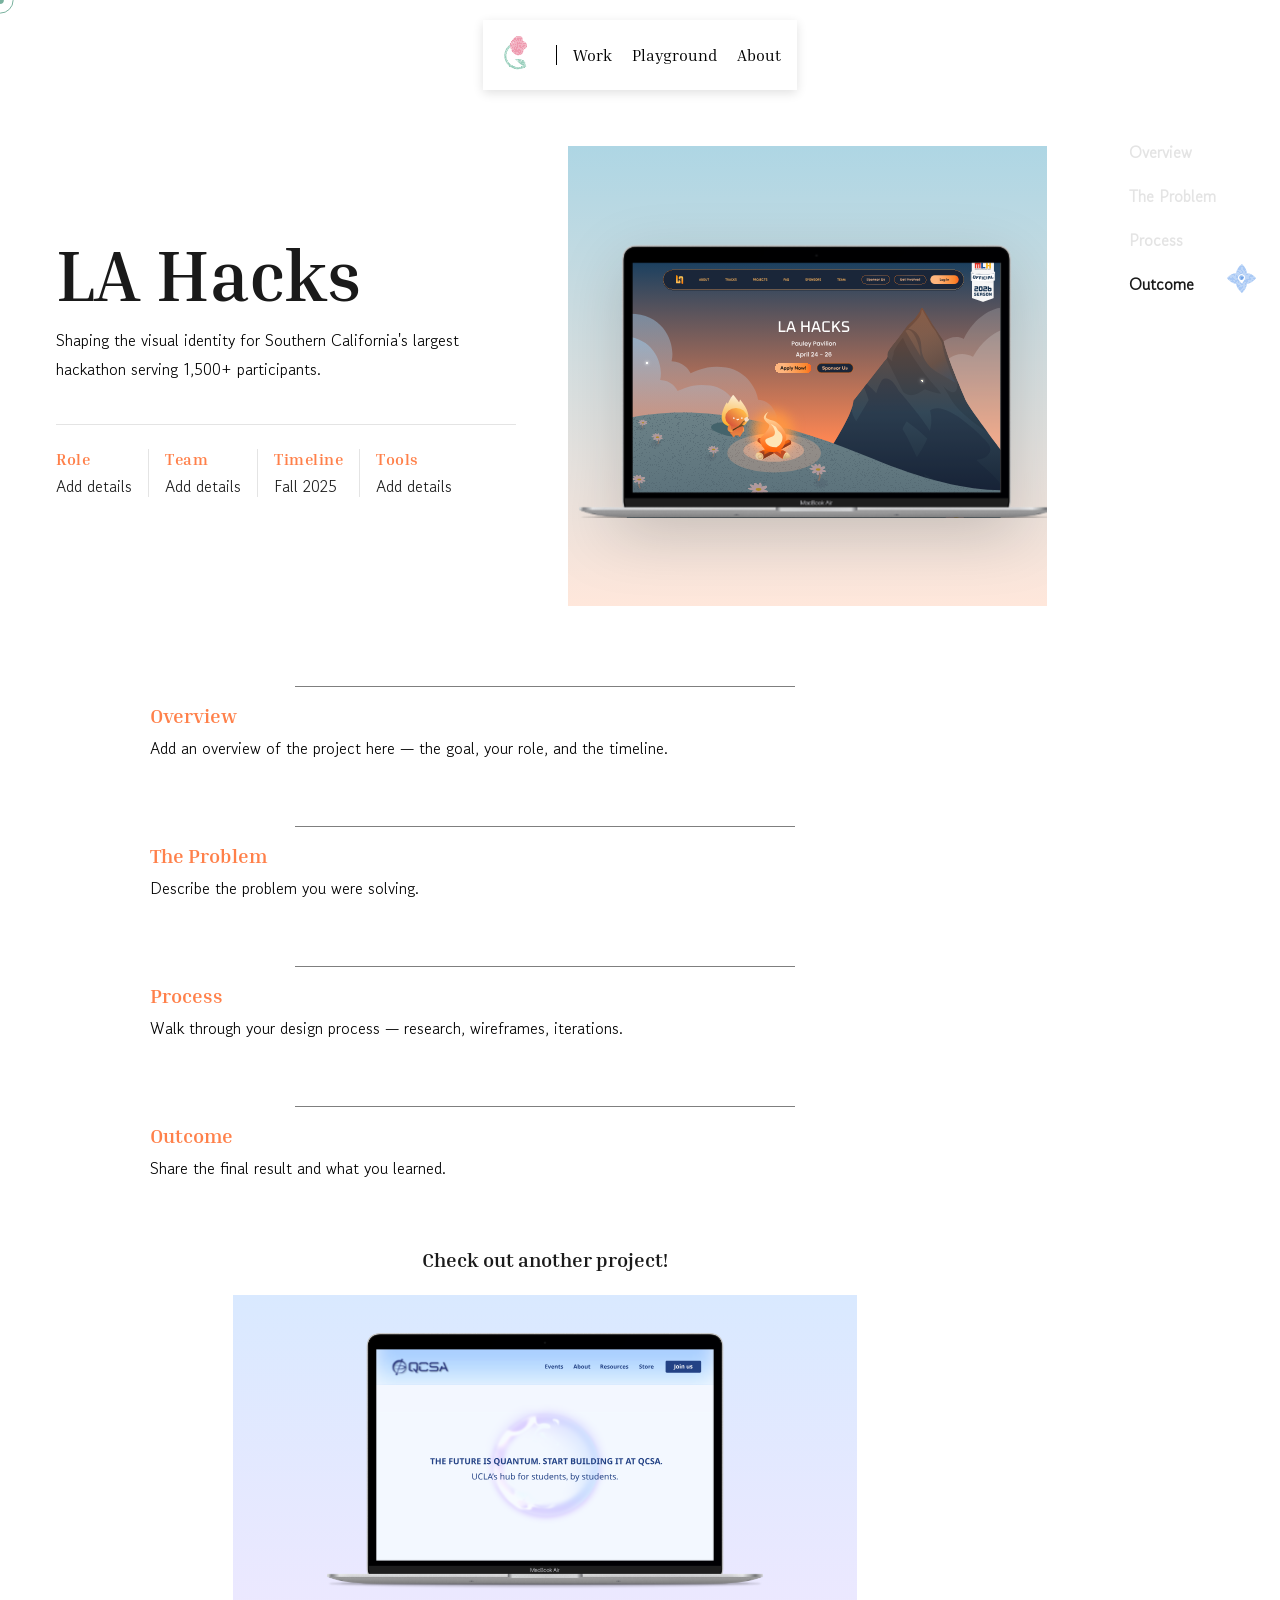
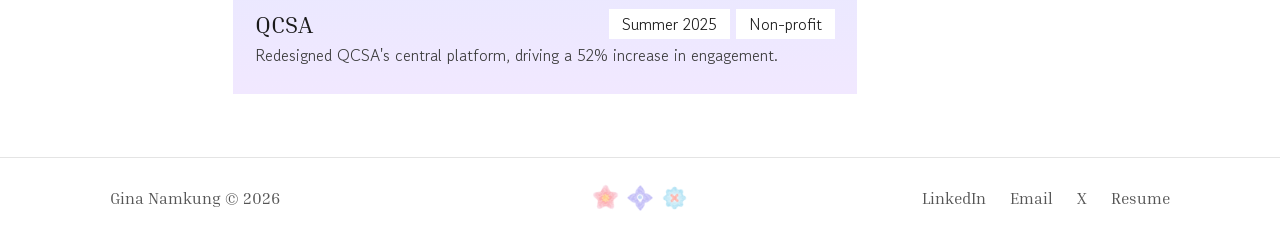
==== commit 9ca037ad: "testing phone view and homepage edits" ====
--- a/la-hacks.html
+++ b/la-hacks.html
@@ -101,19 +101,19 @@
     <!-- ── Next project ── -->
     <div class="cs-section cs2-next-project">
       <h2 style="text-align:center; margin-top:64px;">Check out another project!</h2>
-      <a class="card is-visible" href="sips.html" style="--card-bg: linear-gradient(to bottom, #FFE3D6, #E7FFE6); max-width:624px; margin:24px auto 0;">
+      <a class="card is-visible" href="qcsa.html" style="--card-bg: linear-gradient(to bottom, #D9E9FF, #F1E8FF); max-width:624px; margin:24px auto 0;">
         <div class="card-media">
-          <img class="card-img" src="assets/SIPS.svg" alt="SIPS mockup">
+          <img class="card-img" src="assets/qcsa.svg" alt="QCSA website mockup">
         </div>
         <div class="card-body">
           <div class="card-title-row">
-            <h2>SIPS</h2>
+            <h2>QCSA</h2>
             <div class="tags">
-              <span>Fall 2026</span>
-              <span>Internship</span>
+              <span>Summer 2025</span>
+              <span>Non-profit</span>
             </div>
           </div>
-          <p>Redesigning map of sober-inclusive places.</p>
+          <p>Redesigned QCSA's central platform, driving a 52% increase in engagement.</p>
         </div>
       </a>
     </div>
--- a/style.css
+++ b/style.css
@@ -209,7 +209,23 @@
 .nav-links a:hover { opacity: 0.5; }
 
 /* ── HERO ── */
-.hero { overflow: visible; }
+.hero { overflow: visible; position: relative; }
+
+/* Tint drawn as a layer rather than a plain background so it can reach up
+   past the hero's box to cover the nav strip (the nav is a sibling above
+   .hero in the flow), while still stopping at the hero's bottom edge —
+   which is where the globe's horizon sits. */
+.hero::before {
+  content: "";
+  position: absolute;
+  left: 0;
+  right: 0;
+  top: -200px;
+  bottom: 0;
+  background: linear-gradient(to bottom, #EBF7FF, #FFFFFF);
+  z-index: -1;
+  pointer-events: none;
+}
 
 .hero-inner { padding-top: 64px; position: relative; }
 
@@ -248,6 +264,10 @@
 .hero-name-svg {
   display: block;
   width: min(600px, 74.07%);
+  /* The SVG scales its type with its box, so rendered size is 64px x
+     (width / 600). Flooring the width at 300px stops the name rendering
+     below 32px. */
+  min-width: 300px;
   height: auto;
   overflow: visible;
   transform: translateY(-400px) rotate(-25deg);
@@ -256,7 +276,10 @@
 
 .hero-name-text {
   font-family: var(--script);
-  font-size: clamp(48px, 5vw, 64px);
+  /* Fixed in user units, like the tagline's 24px — the SVG box handles all
+     the scaling. The old vw clamp made the title resize continuously with
+     the window while the tagline held steady, so the two drifted apart. */
+  font-size: 64px;
   font-weight: 600;
   fill: var(--text);
 }
@@ -266,8 +289,14 @@
   display: block;
   width: 810px;
   max-width: 100%;
+  /* Rendered type is 24px x (width / 808), so a full-width 808px floor
+     keeps the tagline from ever rendering below 24px. */
+  min-width: 808px;
   height: auto;
-  margin-top: -15px;
+  /* Visual gap to the name = (name height 165px + this margin) + (tagline
+     translateY -500px - name translateY -400px) = 65px + margin. -17px puts
+     it at 48px. */
+  margin-top: -17px;
   overflow: visible;
   transform: translateY(-500px) rotate(-15deg);
   transform-origin: center center;
@@ -275,10 +304,20 @@
 
 .hero-tagline-text {
   font-family: var(--font);
+  /* Scales on the same curve as .hero-name-text's clamp(48px, 5vw, 64px) —
+     same 12.8 px-per-vw ratio and the same 0.75 floor — so the two lines
+     shrink together. Without this the tagline only scaled with its SVG box
+     while the name also shrank its type, so the name pulled away. */
+  /* Fixed in user units — the 16px floor is enforced by the SVG's
+     min-width above, so the two don't fight each other. */
   font-size: 24px;
   font-weight: 400;
   fill: var(--text);
 }
+
+/* Full tagline by default; the shortened phone version is swapped in by the
+   ≤600px block. */
+.hero-tagline-short { display: none; }
 
 .tagline-accent {
   color: #78B19D;
@@ -302,7 +341,19 @@
      lockstep with the glow/globe (which are already %-of-width) at every
      viewport size, instead of drifting out of sync on tablet/phone. */
   --wrap-w: clamp(561.6px, 66.96vw, 820.8px);
-  --ring-r: calc(var(--wrap-w) * 0.513156); /* 20% larger than the original 325px-at-760px ring */
+  /* The globe image is 78% of the wrap width, so its radius is 39% of it.
+     --globe-r sizes/places the ring's box so it shares the globe's center;
+     --ring-r is how far out the flowers and NPCs stand from that center.
+     Setting them equal puts every item's base right on the surface; raising
+     --ring-r lifts them all off it evenly. */
+  --globe-r: calc(var(--wrap-w) * 0.39);
+  /* A touch wider than the globe so the flowers and characters hover just
+     clear of the surface at rest — raise the offset for more whitespace. */
+  --ring-r: calc(var(--globe-r) + 20px);
+  /* Must stay 0: any horizontal nudge moves the ring's center off the
+     globe's, so items would drift closer to / further from the surface as
+     they rotate around. */
+  --ring-x: 0px;
   width: var(--wrap-w);
   height: clamp(345.6px, 41.04vw, 496.8px);
   overflow: visible;
@@ -346,15 +397,38 @@
 
 .hero-tulip-ring {
   position: absolute;
-  left: 50%;
-  /* Proportional offset (180px at full size) — see --globe-drop note. */
-  bottom: calc(-28% - var(--wrap-w) * 0.2193);
-  width: calc(var(--ring-r) * 2);
-  height: calc(var(--ring-r) * 2);
+  /* .hero-globe-wrap is flex-centered inside the full-width .hero-art, so
+     50% here is the middle of the page. --ring-x is a manual nudge if the
+     circle ever needs shifting off that center. */
+  left: calc(50% + var(--ring-x, 0px));
+  /* Exactly the same box as .hero-globe (bottom:-30%, 78% of the wrap
+     width), so the two share a center. The box size doesn't affect where
+     items land — they're placed radially from this element's center using
+     --ring-r — it only fixes the origin they orbit. */
+  bottom: calc(-30% - var(--ring-y, 0px));
+  width: calc(var(--globe-r) * 2);
+  height: calc(var(--globe-r) * 2);
   transform: translateX(-50%);
   transform-origin: center center;
-  z-index: 4;
+  /* Above the globe (z-index 6) — otherwise the globe paints over the
+     flowers and NPCs standing on it. */
+  z-index: 7;
   pointer-events: none;
+}
+
+/* Inner layer that carries the slots and spins one position per scroll. Its
+   own transform keeps the ring's bounce animation free to run on the parent. */
+.hero-ring-spin {
+  position: absolute;
+  top: 0;
+  left: 0;
+  width: 100%;
+  height: 100%;
+  /* Pinned to the ring's exact center so the circle spins in place instead
+     of drifting sideways as it rotates. */
+  transform-origin: 50% 50%;
+  transform: rotate(0deg);
+  transition: transform 1.4s cubic-bezier(0.45, 0, 0.35, 1);
 }
 
 .hero-tulip-ring.is-bouncing {
@@ -363,7 +437,8 @@
 
 @keyframes tulip-ring-bounce {
   0%   { transform: translateX(-50%) translateY(0); }
-  30%  { transform: translateX(-50%) translateY(-16px); }
+  30%  { transform: translateX(-50%) translateY(-20px); }
+  65%  { transform: translateX(-50%) translateY(4px); }
   100% { transform: translateX(-50%) translateY(0); }
 }
 
@@ -373,42 +448,170 @@
   left: 50%;
   width: calc(var(--wrap-w) * 0.06737);
   height: auto;
-  /* Rotated by its own position angle (not counter-rotated) so each
-     flower stands upright relative to the circle, like spokes. */
-  transform: translate(-50%, -100%) rotate(var(--ang)) translateY(calc(var(--ring-r) * -1));
-}
-
-.hero-cloud {
-  position: absolute;
-  width: clamp(145.8px, 17.28vw, 223.2px);
-  height: auto;
-  z-index: 4;
-  opacity: 0.5;
-  pointer-events: none;
-}
-
-/* NPC now lives inside .hero-tulip-ring, occupying the ring's top gap
-   slot. It orbits with the ring (translateY to the same radius) and, with
-   no counter-rotation applied, tilts along with the ring's spin just like
-   the tulip "spokes" do. */
+  /* transform-origin must be the top-left corner: top/left:50% put that
+     corner exactly on the ring's center, so the rotation pivots on the
+     ring's center. With the default 50% 50% origin each item pivots around
+     its own middle instead, which offsets it by half its own size — bigger
+     items land further out and the whole set swings as the ring turns.
+     Order matters too: rotate to the slot angle, travel out along that
+     rotated axis, then shift by the item's own size so its bottom-center
+     lands on the circle. */
+  transform-origin: 0 0;
+  transform: rotate(var(--ang)) translateY(calc(var(--ring-r) * -1 - var(--lift, 0px))) translate(-50%, -100%);
+}
+
+/* Every item hops straight up off the globe at the same moment, while the
+   ring itself turns one slot — so each one lands where its neighbour was.
+   --lift is a per-item nudge further out from the surface. */
+@keyframes ring-bob {
+  0%, 100% {
+    transform: rotate(var(--ang)) translateY(calc(var(--ring-r) * -1 - var(--lift, 0px))) translate(-50%, -100%);
+  }
+  45% {
+    transform: rotate(var(--ang)) translateY(calc(var(--ring-r) * -1 - var(--lift, 0px) - 18px)) translate(-50%, -100%);
+  }
+}
+
+.hero-ring-spin.is-hopping .hero-tulip,
+.hero-ring-spin.is-hopping .hero-npc {
+  animation: ring-bob 1.4s ease-in-out;
+}
+
+
+/* NPCs live inside .hero-tulip-ring, occupying every other ring slot (the
+   cat takes the top slot at 0deg). Each is placed by its own --ang like the
+   tulip "spokes", so it stands upright relative to the circle and tilts
+   along with the ring's spin. */
 .hero-npc {
   position: absolute;
   top: 50%;
   left: 50%;
   width: clamp(19.98px, 2.385vw, 29.16px);
   height: auto;
-  transform: translate(-50%, -100%) translateY(calc(var(--ring-r) * -1));
+  /* Same top-left origin as the tulips — see the note there. */
+  transform-origin: 0 0;
+  transform: rotate(var(--ang, 0deg)) translateY(calc(var(--ring-r) * -1 - var(--lift, 0px))) translate(-50%, -100%);
   z-index: 5;
-  opacity: 0;
-}
-
-.hero-npc--1  { opacity: 1; }
+}
+
+/* The taller/wider characters need their own sizes so they read at the same
+   visual scale as the small ones. */
 .hero-npc--6  { width: clamp(24.84px, 2.988vw, 36.72px); }
-.hero-npc--10 { width: clamp(52.38px, 6.273vw, 76.68px); }
-.hero-npc--11 { width: clamp(52.38px, 6.273vw, 76.68px); }
-
-.hero-cloud--left  { left: calc(-18% - 50px); top: calc(3% - 150px); animation: cloud-left-in 1.1s ease-out 0.05s both, cloud-float-left 30s ease-in-out 1.15s infinite; }
-.hero-cloud--right { right: calc(-20% - 20px); top: calc(28% - 70px); animation: cloud-right-in 1.1s ease-out 0.05s both, cloud-float-right 30s ease-in-out 1.15s infinite; }
+/* The cat and dog are wider than the other characters but sit at the same
+   radius as everything else, so the ring stays a true circle. */
+.hero-npc--10,
+.hero-npc--11 {
+  width: clamp(52.38px, 6.273vw, 76.68px);
+}
+
+/* ── Hero flower vines (replaced the clouds) ──
+   Anchored to the top corners of the hero art, they drop in from above the
+   viewport and settle with a soft bounce, rotating the last few degrees into
+   place. */
+.hero-vine {
+  position: absolute;
+  /* The lift is a proportion of the art's width rather than a fixed 345px,
+     so it shrinks along with everything else — on narrow screens the fixed
+     value held the vines too high and cropped them off the top. 0.42 x the
+     desktop --wrap-w (820.8px) is the same 345px there. */
+  top: calc(-14% - var(--wrap-w) * 0.504);
+  width: clamp(240px, 32vw, 470px);
+  z-index: 4;
+  pointer-events: none;
+  transform-origin: top center;
+}
+
+.hero-vine-stem {
+  display: block;
+  width: 100%;
+  height: auto;
+}
+
+/* The bloom sits at the stem's tip and spins on its own, continuously. */
+.hero-vine-bloom {
+  position: absolute;
+  height: auto;
+  animation: bloom-spin 18s linear infinite;
+}
+
+@keyframes bloom-spin {
+  from { transform: rotate(0deg); }
+  to   { transform: rotate(360deg); }
+}
+
+/* Purely percentage-based so each bloom stays welded to its stem tip at any
+   viewport size. Mixing in px offsets (as this used to) meant the stem
+   scaled down on smaller screens while the flower didn't follow, so they
+   drifted apart. */
+.hero-vine-bloom--left {
+  width: 27%;
+  left: 44%;
+  top: 32%;
+}
+
+.hero-vine-bloom--right {
+  width: 51%;
+  left: -28%;
+  top: 38.5%;
+}
+
+/* Held off-screen until <body> gets .is-loaded (set when the "Blooming"
+   loading screen starts to lift), so the drop isn't wasted behind it. */
+/* The two stems have very different proportions (the left is near-square,
+   the right is tall and narrow), so they're sized separately. Both are
+   pushed further out toward the screen edges. */
+/* Anchored to the viewport edges, not to the centered globe wrap: `50% -
+   50vw` resolves to the screen's edge from inside this centered box, so the
+   vines track the window as it resizes instead of staying put and drifting
+   out of frame. The trailing px keeps the desktop composition identical. */
+.hero-vine--left  { left: calc(50% - 50vw - 132px); width: clamp(312px, 41.6vw, 611px); opacity: 0; }
+.hero-vine--right { right: calc(50% - 50vw + 75px); width: clamp(169px, 22.1vw, 325px); opacity: 0; }
+
+/* Tablet and below: halve the right vine's inset from the screen edge — the
+   desktop 75px reads as too much room once everything else scales down. */
+@media (max-width: 1164px) {
+  .hero-vine--right { right: calc(50% - 50vw + 37.5px); }
+}
+
+/* Slow drop, then the sway picks up exactly where it lands. */
+body.is-loaded .hero-vine--left {
+  animation: vine-drop-left 3.6s cubic-bezier(0.34, 1.4, 0.5, 1) 0.07s both,
+             vine-sway-left 11s ease-in-out 3.67s infinite;
+}
+
+body.is-loaded .hero-vine--right {
+  animation: vine-drop-right 3.6s cubic-bezier(0.34, 1.4, 0.5, 1) 0.154s both,
+             vine-sway-right 12s ease-in-out 3.75s infinite;
+}
+
+/* Swings in on a wide arc rather than dropping straight down: it enters
+   sharply tilted, overshoots past level, and settles back to 0deg. */
+@keyframes vine-drop-left {
+  0%   { opacity: 0; transform: translateY(-80%) rotate(-38deg); }
+  40%  { opacity: 1; }
+  100% { opacity: 1; transform: translateY(0) rotate(0deg); }
+}
+
+@keyframes vine-drop-right {
+  0%   { opacity: 0; transform: translateY(-80%) rotate(38deg); }
+  40%  { opacity: 1; }
+  100% { opacity: 1; transform: translateY(0) rotate(0deg); }
+}
+
+/* Idle sway once they've landed, hinging from the top like a vine. Starts
+   and ends at 0deg — the same angle the drop finishes on — so the handoff
+   between the two animations is seamless instead of snapping. */
+@keyframes vine-sway-left {
+  0%, 100% { transform: rotate(0deg); }
+  25%      { transform: rotate(-3.5deg); }
+  75%      { transform: rotate(3.5deg); }
+}
+
+@keyframes vine-sway-right {
+  0%, 100% { transform: rotate(0deg); }
+  25%      { transform: rotate(3.5deg); }
+  75%      { transform: rotate(-3.5deg); }
+}
 
 @keyframes globe-rise-in {
   /* 1.45 × drop → 290px at the desktop 200px drop, same as before. */
@@ -731,6 +934,31 @@
   opacity: 0;
 }
 
+/* Over a playground ring photo the cursor grows and pulses to signal that
+   the image is clickable (the photo itself stays put). */
+.custom-cursor-outer.is-ring {
+  width: 64px;
+  height: 64px;
+  border-width: 2px;
+  animation: cursor-pulse 1.2s ease-in-out infinite;
+}
+
+.custom-cursor-inner.is-ring {
+  width: 12px;
+  height: 12px;
+  animation: cursor-pulse-dot 1.2s ease-in-out infinite;
+}
+
+@keyframes cursor-pulse {
+  0%, 100% { transform: translate(-50%, -50%) scale(1); opacity: 1; }
+  50%      { transform: translate(-50%, -50%) scale(1.25); opacity: 0.55; }
+}
+
+@keyframes cursor-pulse-dot {
+  0%, 100% { transform: translate(-50%, -50%) scale(1); }
+  50%      { transform: translate(-50%, -50%) scale(1.4); }
+}
+
 
 /* Small flower mark that appears at each click, matching the custom
    cursor's inner dot size, and fades out after lingering 1.5s. */
@@ -1010,9 +1238,19 @@
    up by the top-margin fraction first (flush the artwork to the top), then
    scale so the artwork's height fills the box exactly (flush to the bottom
    too) — without touching the SVGs' internal artwork. */
+/* Scales the phone mockups up slightly to fill the card. The card clips
+   overflow, so the zoom is dropped on small screens where the extra 11%
+   pushed the tops of the mockups out of frame. */
 .phone-zoom {
   transform-origin: top center;
   transform: scale(1.113) translateY(-2.7%);
+}
+
+@media (max-width: 720px) {
+  .phone-zoom { transform: none; }
+  /* Belt and braces: nothing in a card's media area may exceed its box. */
+  .card-media { align-items: center; }
+  .card-img   { max-width: 100%; max-height: 100%; object-fit: contain; }
 }
 
 /* meta row: Timeline / Role / Tools / Team */
@@ -1285,6 +1523,21 @@
   background: #fff;
 }
 
+/* QCSA events flow: bigger boxes with a bolder outline in the same light
+   blue as the caption block beside it. */
+.qcsa-flow { gap: 28px; }
+.qcsa-flow .cs-flow-box {
+  border: 2px solid #E3EAFF;
+  border-radius: 8px;
+  padding: 13px 22px;
+  font-size: 15px;
+  min-width: 165px;
+}
+.qcsa-flow .cs-flow-arrow {
+  font-size: 18px;
+  color: #000;
+}
+
 .cs-flow-arrow {
   font-size: 14px;
   color: var(--muted);
@@ -1325,6 +1578,312 @@
   /* Icons vertically centered against the text block, 16px from the text. */
   align-items: center;
   gap: 16px;
+}
+
+/* QCSA takeaways use the page's light blue instead of Satori's light orange. */
+.cs2-content.cs-qcsa .cs-takeaway {
+  background: #E3EAFF;
+}
+
+/* ── QCSA user research quote cards: profile icon on top, speaker and quote
+   stacked beneath it. ── */
+.qcsa-quote {
+  display: flex;
+  flex-direction: column;
+  align-items: flex-start;
+  gap: 12px;
+}
+.qcsa-quote-pfp {
+  flex: 0 0 auto;
+  width: 36px;
+  height: 36px;
+  display: block;
+}
+
+/* Real headshot variant: cropped to a circle, with the person's name sitting
+   to its right instead of below. */
+.qcsa-quote-person {
+  display: flex;
+  align-items: center;
+  gap: 10px;
+}
+.qcsa-quote-pfp--photo {
+  border-radius: 50%;
+  object-fit: cover;
+}
+.qcsa-quote-name {
+  margin: 0;
+  font-size: 14px;
+  line-height: 1.4;
+  font-weight: 700;
+  font-family: var(--body-font);
+  color: #000;
+}
+/* Names link out to LinkedIn — underline only appears on hover. */
+.qcsa-quote-name a {
+  color: inherit;
+  text-decoration: none;
+  transition: color 0.2s;
+}
+.qcsa-quote-name a:hover {
+  color: #A855F7;
+  text-decoration: underline;
+}
+
+/* ── QCSA research slideshow: click left/right halves of the image to move
+   between slides; each slide pairs a placeholder image with one caption. ── */
+.qcsa-slideshow { margin-top: 18px; }
+.qcsa-slide-frame { position: relative; overflow: hidden; }
+.qcsa-slide { display: none; }
+.qcsa-slide.active { display: block; }
+
+/* Slide/caption transitions: incoming slides in from the side matching the
+   arrow clicked; outgoing slides out the opposite side. The outgoing element
+   is kept visible ("leaving") and absolutely positioned on top of the flow
+   while its exit animation runs, then unmounted on animationend. */
+/* Captions share the image's 64px side insets so they stop where it does. */
+.qcsa-captions { position: relative; overflow: hidden; margin: 0 64px; }
+.qcsa-slide.leaving,
+.qcsa-slide-caption.leaving {
+  display: block;
+  position: absolute;
+  top: 0;
+  left: 0;
+  width: 100%;
+}
+/* Slides cross-fade as they travel so the swap reads as one smooth motion
+   rather than a hard cut at the frame edge. */
+@keyframes qcsa-enter-right { from { transform: translateX(100%);  opacity: 0; } to { transform: translateX(0); opacity: 1; } }
+@keyframes qcsa-enter-left  { from { transform: translateX(-100%); opacity: 0; } to { transform: translateX(0); opacity: 1; } }
+@keyframes qcsa-exit-left   { from { transform: translateX(0); opacity: 1; } to { transform: translateX(-100%); opacity: 0; } }
+@keyframes qcsa-exit-right  { from { transform: translateX(0); opacity: 1; } to { transform: translateX(100%);  opacity: 0; } }
+
+/* Slower, symmetrical ease-in-out so each transition accelerates out of and
+   settles back into place. */
+.qcsa-slide.enter-right, .qcsa-slide-caption.enter-right,
+.qcsa-slide.enter-left,  .qcsa-slide-caption.enter-left,
+.qcsa-slide.exit-left,   .qcsa-slide-caption.exit-left,
+.qcsa-slide.exit-right,  .qcsa-slide-caption.exit-right {
+  animation-duration: 0.8s;
+  animation-timing-function: cubic-bezier(0.65, 0, 0.35, 1);
+  animation-fill-mode: both;
+  will-change: transform, opacity;
+}
+
+/* The caption block (heading, body text, and its filled rectangle) is one
+   element, so it travels on the same curve as the slide image above it. */
+.qcsa-slide-caption { backface-visibility: hidden; }
+.qcsa-slide.enter-right, .qcsa-slide-caption.enter-right { animation-name: qcsa-enter-right; }
+.qcsa-slide.enter-left,  .qcsa-slide-caption.enter-left  { animation-name: qcsa-enter-left; }
+.qcsa-slide.exit-left,   .qcsa-slide-caption.exit-left   { animation-name: qcsa-exit-left; }
+.qcsa-slide.exit-right,  .qcsa-slide-caption.exit-right  { animation-name: qcsa-exit-right; }
+/* Inset the image from both edges so it stops where the arrows begin. */
+.qcsa-slide .cs-visual { margin: 0 64px; min-height: 320px; }
+/* The four SWOT boards have very different aspect ratios. Every slide is
+   locked to the strengths board's ratio (1028x541) and contained inside it,
+   so all four read at the same height and the carousel doesn't jump. */
+.qcsa-slide img {
+  display: block;
+  width: calc(100% - 128px);
+  aspect-ratio: 1028 / 541;
+  object-fit: contain;
+  margin: 0 64px;
+}
+.qcsa-slide-zone {
+  position: absolute;
+  top: 0;
+  bottom: 0;
+  width: 50%;
+  cursor: pointer;
+  display: flex;
+  align-items: center;
+}
+.qcsa-slide-zone.prev { left: 0; justify-content: flex-start; }
+.qcsa-slide-zone.next { right: 0; justify-content: flex-end; }
+.qcsa-slide-zone::after {
+  font-size: 32px;
+  color: #A855F7;
+  padding: 0 16px;
+  opacity: 0.9;
+}
+.qcsa-slide-zone.prev::after { content: "\2190"; }
+.qcsa-slide-zone.next::after { content: "\2192"; }
+.qcsa-slide-zone:hover::after { opacity: 1; }
+
+/* Dot indicator pill overlaid at the bottom-center of the slideshow image.
+   Solid pale-purple pill (a whitened version of the arrows' #A855F7), white
+   dots — dimmed except the active slide's dot. */
+.qcsa-slide-dots {
+  position: absolute;
+  bottom: 16px;
+  left: 50%;
+  transform: translateX(-50%);
+  display: flex;
+  gap: 7px;
+  background: #E6D0FB; /* the arrows' purple (#A855F7) lightened toward white */
+  border-radius: 999px;
+  padding: 7px 10px;
+  z-index: 3;
+  pointer-events: none;
+}
+.qcsa-slide-dots span {
+  width: 8px;
+  height: 8px;
+  border-radius: 50%;
+  background: #fff;
+  opacity: 0.55;
+}
+.qcsa-slide-dots span.active { opacity: 1; }
+
+/* ── QCSA sitemap (User Flow section) ──
+   Rebuilt in HTML from the Figma sitemap: five page columns, each a stack
+   of section boxes (bold title + short grey description). */
+.qcsa-sitemap {
+  display: grid;
+  grid-template-columns: repeat(4, 1fr);
+  gap: 16px;
+  margin: 20px 0 32px;
+  /* Child-page columns are top-aligned with each other and pushed down as a
+     group (via script-set margin) so they sit centered against the taller
+     Home column, sitemap-style. */
+  align-items: start;
+  position: relative;
+}
+/* Connector lines: drawn by script into this overlay — a line leaves the
+   right side of the Home column's outline and branches down to the top of
+   each child column. */
+.qcsa-sitemap-lines {
+  position: absolute;
+  inset: 0;
+  overflow: visible;
+  pointer-events: none;
+}
+.qcsa-sitemap-lines path {
+  fill: none;
+  stroke: #C9D4F2;
+  stroke-width: 1.5;
+}
+.qcsa-sitemap-col {
+  border: 1px solid #C9D4F2;
+  padding: 14px;
+}
+.qcsa-sitemap-col > h4 {
+  font-size: 15px;
+  font-weight: 700;
+  color: var(--text);
+  margin: 0 0 12px;
+}
+.qcsa-sitemap-box {
+  background: #E3EAFF;
+  padding: 10px 12px;
+  margin-bottom: 10px;
+}
+.qcsa-sitemap-box strong {
+  display: block;
+  font-size: 13px;
+  color: var(--text);
+  margin-bottom: 2px;
+}
+.qcsa-sitemap-box span {
+  font-size: 12px;
+  line-height: 1.5;
+  color: #444;
+  font-family: var(--body-font);
+}
+/* On narrow screens the sitemap keeps its 4-column shape and is scaled down
+   as a whole (by script) so the connector lines still read, instead of
+   reflowing into a 2x2 block that breaks the hierarchy. */
+/* No clipping and no scrollbars — the diagram is scaled by script to fit the
+   available width, so the whole thing is always visible. */
+.qcsa-sitemap-fit {
+  overflow: visible;
+}
+.qcsa-sitemap-fit.is-scaled .qcsa-sitemap {
+  transform-origin: top left;
+  margin-bottom: 0;
+}
+.qcsa-slide-caption {
+  display: none;
+  margin-top: 12px;
+  text-align: center;
+  background: #E3EAFF;
+  padding: 16px 20px;
+}
+.qcsa-slide-caption.active { display: block; }
+.qcsa-slide-caption h3 { font-size: 20px; margin-bottom: 4px; }
+.qcsa-slide-caption p {
+  margin: 0;
+  font-size: 16px;
+  font-family: var(--body-font);
+  color: #000;
+}
+
+/* ── QCSA design section: connector from the mockup image to each feature
+   rectangle — white circle (purple outline) at the image end, 3px purple
+   line running right into the rectangle. Circle layered above the line. ── */
+.qcsa-connect-row { display: flex; align-items: center; }
+.qcsa-connector {
+  position: relative;
+  width: 40px;
+  height: 14px;
+  flex-shrink: 0;
+  /* 16px of clear space between the image and the dot. */
+  margin-left: 16px;
+}
+.qcsa-connector::before { /* line */
+  content: "";
+  position: absolute;
+  left: 6px;
+  right: 0;
+  top: 50%;
+  height: 3px;
+  transform: translateY(-50%);
+  background: #E3EAFF;
+  z-index: 1;
+}
+.qcsa-connector::after { /* circle, above the line */
+  content: "";
+  position: absolute;
+  left: 0;
+  top: 50%;
+  transform: translateY(-50%);
+  width: 14px;
+  height: 14px;
+  box-sizing: border-box;
+  border-radius: 50%;
+  background: #fff;
+  border: 3px solid #E3EAFF;
+  z-index: 2;
+}
+
+/* Vertical variant: the dot sits at the top and the line drops from it into
+   the caption block below, for annotations stacked under their image. */
+.qcsa-connect-col {
+  display: flex;
+  flex-direction: column;
+  align-items: stretch;
+}
+.qcsa-connector--vertical {
+  width: 14px;
+  height: 40px;
+  align-self: center; /* centered above the caption block */
+  /* Same 16px clearance, measured from the image above instead of beside. */
+  margin-left: 0;
+  margin-top: 16px;
+}
+.qcsa-connector--vertical::before { /* line */
+  left: 50%;
+  right: auto;
+  top: 6px;
+  bottom: 0;
+  height: auto;
+  width: 3px;
+  transform: translateX(-50%);
+}
+.qcsa-connector--vertical::after { /* circle, at the top */
+  left: 50%;
+  top: 0;
+  transform: translateX(-50%);
 }
 
 /* Takeaway titles at the same size as the page's subheaders. */
@@ -1403,8 +1962,10 @@
   align-items: center;
   gap: 32px;
   /* Right padding reserves space for the fixed ToC (150px) + its gap (48px)
-     + its own 64px edge offset, so cs2-visual never grows under it. */
-  padding: 56px 262px 0 64px;
+     + its own 64px edge offset, so cs2-visual never grows under it. Fluid
+     below the 1440px design width so the side margins hold the same ratio
+     (262/1440 = 18.2vw, 64/1440 = 4.4vw). */
+  padding: 56px clamp(24px, 18.2vw, 262px) 0 clamp(24px, 4.4vw, 64px);
 }
 
 .cs2-info {
@@ -1514,11 +2075,16 @@
   z-index: 2;
 }
 
+/* Width hugs the longest entry rather than sitting at a fixed 150px — the
+   flower indicator is positioned off the list's right edge, so a fixed width
+   left a growing gap between the text and the flower as the type scaled down
+   on narrower windows. */
 .cs2-toc {
   position: fixed;
   top: 140px;
   right: 64px;
-  width: 150px;
+  width: max-content;
+  max-width: 150px;
   z-index: 10;
 }
 
@@ -1593,9 +2159,17 @@
   margin-bottom: 8px;
 }
 
+/* "Check out another project!" heading: black, not the orange/purple
+   section-h2 accent. Specificity matches the qcsa purple rule and this
+   comes later, so black wins on every case study. */
+.cs2-content .cs-section.cs2-next-project > h2 {
+  color: var(--text);
+}
+
 /* "Check out another project!" card: the card's own title must not pick up
-   the orange section-h2 styling above. Restore the homepage card look. */
-.cs2-next-project .card h2 {
+   the orange/purple section-h2 styling above (incl. the higher-specificity
+   qcsa rule). Restore the homepage card look. */
+.cs2-content .cs2-next-project .card h2 {
   color: var(--text);
   font-size: 24px;
   font-weight: 400;
@@ -1604,7 +2178,10 @@
 
 /* Centered divider line shown before each green section title. */
 .cs2-title-rule {
-  width: 500px;
+  /* Capped at 500px, but never wider than the content column — at tablet
+     widths the fixed 500px overflowed the right padding and ran under the
+     table of contents. */
+  width: min(500px, 100%);
   height: 0;
   margin: 16px auto;
   border: none;
@@ -1641,9 +2218,12 @@
 /* Reserve space on the right so text/images stop 32px short of the fixed
    ToC (right:64px + width:150px = 214px from the edge, +32px gap = 246px). */
 .cs-content.cs2-content {
-  /* +40px each side over the original to squeeze the text column */
-  padding-left: 168px;
-  padding-right: 382px;
+  /* +40px each side over the original to squeeze the text column. Fluid so
+     the side margins keep the same proportion of the viewport at tablet
+     widths as they do at the 1440px design width (168/1440 = 11.7vw,
+     382/1440 = 26.5vw), instead of eating the text column. */
+  padding-left: clamp(24px, 11.7vw, 168px);
+  padding-right: clamp(24px, 26.5vw, 382px);
 }
 
 /* .cs-body's 12px reads noticeably smaller in Inria Serif (small x-height) —
@@ -1935,6 +2515,24 @@
   line-height: 1.5;
   text-align: right;
   color: var(--text);
+  margin: 0;
+}
+
+/* The three redesign goals are set like the Problem section's prompt quote:
+   same size, weight, and line-height, just left-aligned as a numbered list. */
+.cs2-content .qcsa-goals li {
+  font-size: 20px;
+  font-weight: 700;
+  line-height: 1.5;
+  color: var(--text);
+  margin-bottom: 16px;
+}
+.cs2-content .qcsa-goals li:last-child { margin-bottom: 0; }
+
+/* Goals sit in a prompt-style row with the rocket icon on the right, but the
+   list itself stays left-aligned and takes the leftover width. */
+.qcsa-goals-row .qcsa-goals {
+  flex: 1;
   margin: 0;
 }
 
@@ -1971,6 +2569,11 @@
     font-size: 16px;
   }
   .cs2-toc a { font-size: 12px; }
+  /* Type is smaller here, so pull the flower in proportionally instead of
+     leaving the desktop 44px/40px gap. */
+  .cs2-toc-indicator { right: -32px; width: 26px; height: 26px; top: -7px; }
+  .cs2-toc-indicator.flower-blue,
+  .cs2-toc-indicator.flower-purple { right: -29px; width: 21px; height: 21px; top: -5px; }
   .cs2-content .cs-bullets li { font-size: 16px; }
   .cs2-content .cs-subhead { font-size: 24px; }
   .cs2-content .cs-takeaway h3 { font-size: 24px; }
@@ -2055,6 +2658,20 @@
 
 .cs-proto-link:hover { opacity: 0.6; }
 
+/* Prototype/site links pick up their case study's accent on hover — the
+   bright purple on QCSA, the orange on Satori. */
+.cs-qcsa .cs-proto-link:hover,
+.cs2-content.cs-qcsa .cs-proto-link:hover {
+  color: #A855F7;
+  opacity: 1;
+}
+.cs2-content .cs-proto-link:hover {
+  color: #FF804A;
+  opacity: 1;
+}
+/* QCSA's purple has to win over the generic .cs2-content orange above. */
+.cs2-content.cs-qcsa .cs-proto-link:hover { color: #A855F7; }
+
 /* ── About page ── */
 .about-hero {
   display: flex;
@@ -2243,6 +2860,145 @@
 .about-carousel-item:hover .about-carousel-caption {
   opacity: 1;
   transform: translateY(0);
+}
+
+/* ── Playground circular gallery ──
+   Same idea as the About page's looping carousel, bent into a ring: the
+   track rotates forever, each photo counter-rotates to stay upright, and
+   hovering any photo pauses everything and pops that one forward. */
+/* The ring is bigger than the viewport and its center sits past the right
+   edge, so only the left half of the circle is on screen — the photos sweep
+   through in a tall arc. */
+.pg-ring-stage {
+  --ring-size: min(1430px, 195vw);
+  position: relative;
+  /* Only the right side needs trimming (the ring's far half hangs off the
+     page); the stage is as tall as the ring plus hover headroom so nothing
+     is clipped at the top or bottom. */
+  overflow: hidden;
+  height: calc(var(--ring-size) + 120px);
+  margin: -96px 0 96px;
+}
+
+.pg-ring {
+  --ring-radius: calc(var(--ring-size) * 0.42);
+  --ring-step: calc(360deg / var(--n));
+  --ring-speed: 60s;
+  position: absolute;
+  top: 50%;
+  left: 100%;
+  width: var(--ring-size);
+  height: var(--ring-size);
+  margin: 0;
+  transform: translate(-50%, -50%);
+}
+
+.pg-ring-track {
+  position: absolute;
+  inset: 0;
+  animation: pg-ring-spin var(--ring-speed) linear infinite;
+}
+
+.pg-ring-item {
+  position: absolute;
+  top: 50%;
+  left: 50%;
+  width: calc(var(--ring-size) * 0.15);
+  transform:
+    translate(-50%, -50%)
+    rotate(calc(var(--i) * var(--ring-step)))
+    translateY(calc(var(--ring-radius) * -1));
+}
+
+/* Undoes the item's own placement angle so the photo sits level. */
+.pg-ring-fix {
+  transform: rotate(calc(-1 * var(--i) * var(--ring-step)));
+  transition: transform 0.3s ease;
+}
+
+/* Undoes the track's continuous spin, in lockstep with it. */
+.pg-ring-photo {
+  position: relative;
+  aspect-ratio: 4 / 3;
+  background: #e4e4e4;
+  border-radius: 4px;
+  overflow: hidden;
+  cursor: pointer;
+  animation: pg-ring-counter var(--ring-speed) linear infinite;
+}
+
+@keyframes pg-ring-spin    { from { transform: rotate(0deg); }  to { transform: rotate(360deg); } }
+@keyframes pg-ring-counter { from { transform: rotate(0deg); }  to { transform: rotate(-360deg); } }
+
+/* Hovering one photo freezes the ring and every counter-rotation at once, so
+   nothing drifts out of alignment while paused. */
+.pg-ring.is-paused .pg-ring-track,
+.pg-ring.is-paused .pg-ring-photo {
+  animation-play-state: paused;
+}
+
+/* Hovering a photo pauses the ring but leaves the photo itself at rest —
+   the cursor does the signalling instead (see .custom-cursor-*.is-ring). */
+.pg-ring-item:hover { z-index: 3; }
+
+.pg-ring-caption {
+  position: absolute;
+  left: 0;
+  right: 0;
+  bottom: 0;
+  padding: 10px 14px;
+  font-size: 12px;
+  color: var(--text);
+  opacity: 0;
+  transform: translateY(6px);
+  transition: opacity 0.25s ease, transform 0.25s ease;
+}
+.pg-ring-item:hover .pg-ring-caption {
+  opacity: 1;
+  transform: translateY(0);
+}
+
+/* Clicking a ring photo flips a copy of it into the middle of the screen;
+   clicking anywhere else flips it back into its slot. */
+.pg-lightbox {
+  position: fixed;
+  inset: 0;
+  z-index: 9000;
+  background: rgba(255, 255, 255, 0.86);
+  opacity: 0;
+  pointer-events: none;
+  transition: opacity 0.5s ease;
+  perspective: 1400px;
+}
+.pg-lightbox.is-open {
+  opacity: 1;
+  pointer-events: auto;
+}
+
+.pg-lightbox-card {
+  position: fixed;
+  margin: 0;
+  border-radius: 4px;
+  overflow: hidden;
+  background: #e4e4e4;
+  transform-origin: center center;
+  transform-style: preserve-3d;
+  /* No animation on the clone — it must not inherit the ring's counter-spin. */
+  animation: none !important;
+  transition: transform 0.75s cubic-bezier(0.45, 0, 0.2, 1);
+  will-change: transform;
+}
+.pg-lightbox-card .pg-ring-caption {
+  opacity: 1;
+  transform: translateY(0);
+}
+
+/* The photo left behind in the ring stays invisible until the card returns. */
+.pg-ring-photo.is-lifted { visibility: hidden; }
+
+@media (max-width: 720px) {
+  .pg-ring-stage { --ring-size: 247vw; margin-bottom: 64px; }
+  .pg-ring-item { width: calc(var(--ring-size) * 0.17); }
 }
 
 /* ── Responsive ── */
@@ -2288,14 +3044,19 @@
 
 /* Phone: hero ends 32px above the first case study card, hint a touch lower,
    and the footer stacks vertically so nothing overlaps. */
-@media (max-width: 600px) {
+/* Phone only: restores the arc drop and vine lift the tablet band overrides,
+   keeping the mobile composition exactly as it was. */
+/* Matches the hero breakpoint above so the globe/ring offsets change in
+   step with the layout switch. */
+@media (max-width: 900px) {
   .work {
     margin-top: 56px; /* 64px between the dome edge and the first card */
   }
 
-  /* Tulip ring + npcs and the white glow sit 20px lower on phones. */
+  /* Tulip ring + npcs and the white glow sit 20px lower on phones. Stays
+     tied to the globe's own box so the two circles remain concentric. */
   .hero-tulip-ring {
-    bottom: calc(-28% - var(--wrap-w) * 0.2193 - 20px);
+    bottom: calc(-30% - 20px);
   }
 
   .hero-glow {
@@ -2304,6 +3065,10 @@
 
   .hero-scroll-hint {
     top: calc(78% + 51px); /* sits at the dome's bottom edge, just above the gap */
+    /* Matches the tagline's rendered size. The tagline SVG is 90vw wide with
+       a 808-unit viewBox and 24px type, so it renders at 24 x 90vw/808 =
+       2.673vw. Tracking the same formula keeps the two in step. */
+    font-size: max(16px, 2.673vw);
   }
 
   /* Playground box: sides match the case study cards (64px), and the
@@ -2385,7 +3150,10 @@
    but those offsets didn't, so the ring/NPC drifted into the headline and
    the globe sank away. Everything below re-derives those offsets from the
    viewport width so the whole composition scales as one unit. */
-@media (max-width: 600px) {
+/* Raised from 600px: between ~600–900px the desktop hero geometry broke down
+   — the name and tagline arcs collided — so the phone treatment now takes
+   over across small tablets too. */
+@media (max-width: 900px) {
   .hero-globe-wrap {
     --wrap-w: 100vw;
     height: calc(var(--wrap-w) * 0.6053); /* keeps desktop 820.8:496.8 ratio */
@@ -2412,8 +3180,26 @@
      relationship (name 400·w/600 vs tagline 450·w/808) and makes the two
      curves cross. Rendering the name at 66vw restores the desktop ratio
      (tagline arc ~13% larger) so the curves nest instead of colliding. */
-  .hero-name-svg    { width: 66vw; transform: translate(-30px, calc(-96px - 39.33vw)) rotate(-21deg); }
-  .hero-tagline-svg { transform: translate(-20px, calc(44px - 71.32vw)) rotate(-10deg); }
+  /* Phones are narrower than the desktop floors, so clear them here.
+     The tagline's Y is derived from the name's (-96px - 39.33vw) minus the
+     name's own height (0.275 x 66vw = 18.15vw) plus the 24px gap, so the two
+     stay 24px apart at every phone width. The old independent vw formula let
+     the gap swing by ~110px across that range. */
+  /* Both Y offsets are eased by 45px here so the pair sits lower — at these
+     widths the vw-driven lift pulled them up under the nav. Applied
+     equally. Phones get a bigger 90px drop in the ≤600px block below. */
+  .hero-name-svg    { width: 66vw; min-width: 0; transform: translate(-30px, calc(-131px - 39.33vw)) rotate(-21deg); }
+  .hero-tagline-svg {
+    min-width: 0;
+    margin-top: 0;
+    /* taglineY = nameY - name height (18.15vw) + gap. The 48px gap matches
+       full width; both offsets move together so it stays constant. */
+    transform: translate(-20px, calc(-83px - 57.48vw)) rotate(-10deg);
+  }
+
+  /* --wrap-w becomes 100vw here, so the multiplier has to be retuned or the
+     vines drift out of frame. */
+  .hero-vine { top: calc(-14% - var(--wrap-w) * 0.42); }
 
   /* Globe re-centered (the ≤720px flex-start/negative-margin hack existed
      for the oversized fixed-width globe, which no longer applies) and
@@ -2421,8 +3207,27 @@
   .hero-art {
     justify-content: center;
     margin-left: 0;
-    /* +20px: the globe/tulips/npc offset on phones (text stays put).
-       -84.9vw = -(0.6053 + 0.2437) × the 100vw art width. */
+    /* Baseline, no drop. -84.9vw = -(0.6053 + 0.2437) × the 100vw art
+       width; the +20px is the original globe/tulip/npc nudge. The phone
+       block below adds its own drop on top of this — tablet keeps none. */
     margin-top: calc(20px - 84.9vw);
   }
 }
+
+/* ── Phone only ──
+   Must come after the ≤900px block: both queries match at these widths and
+   the selectors have equal specificity, so whichever is written last wins.
+   Sitting earlier in the file is why these were being ignored. */
+@media (max-width: 600px) {
+  /* Shorter tagline on phones — the full line has to shrink too far here. */
+  .hero-tagline-full  { display: none; }
+  .hero-tagline-short { display: block; }
+
+  .hero-name-svg    { transform: translate(-30px, calc(-6px - 39.33vw)) rotate(-21deg); }
+  .hero-tagline-svg { transform: translate(-20px, calc(18px - 57.48vw)) rotate(-10deg); }
+  .hero-vine        { top: calc(-14% - var(--wrap-w) * 0.8); }
+
+  /* Taller hero: the globe, its ring, and the scroll hint (all children of
+     the art block) shift down together by 100px. */
+  .hero-art { margin-top: calc(120px - 84.9vw); }
+}
